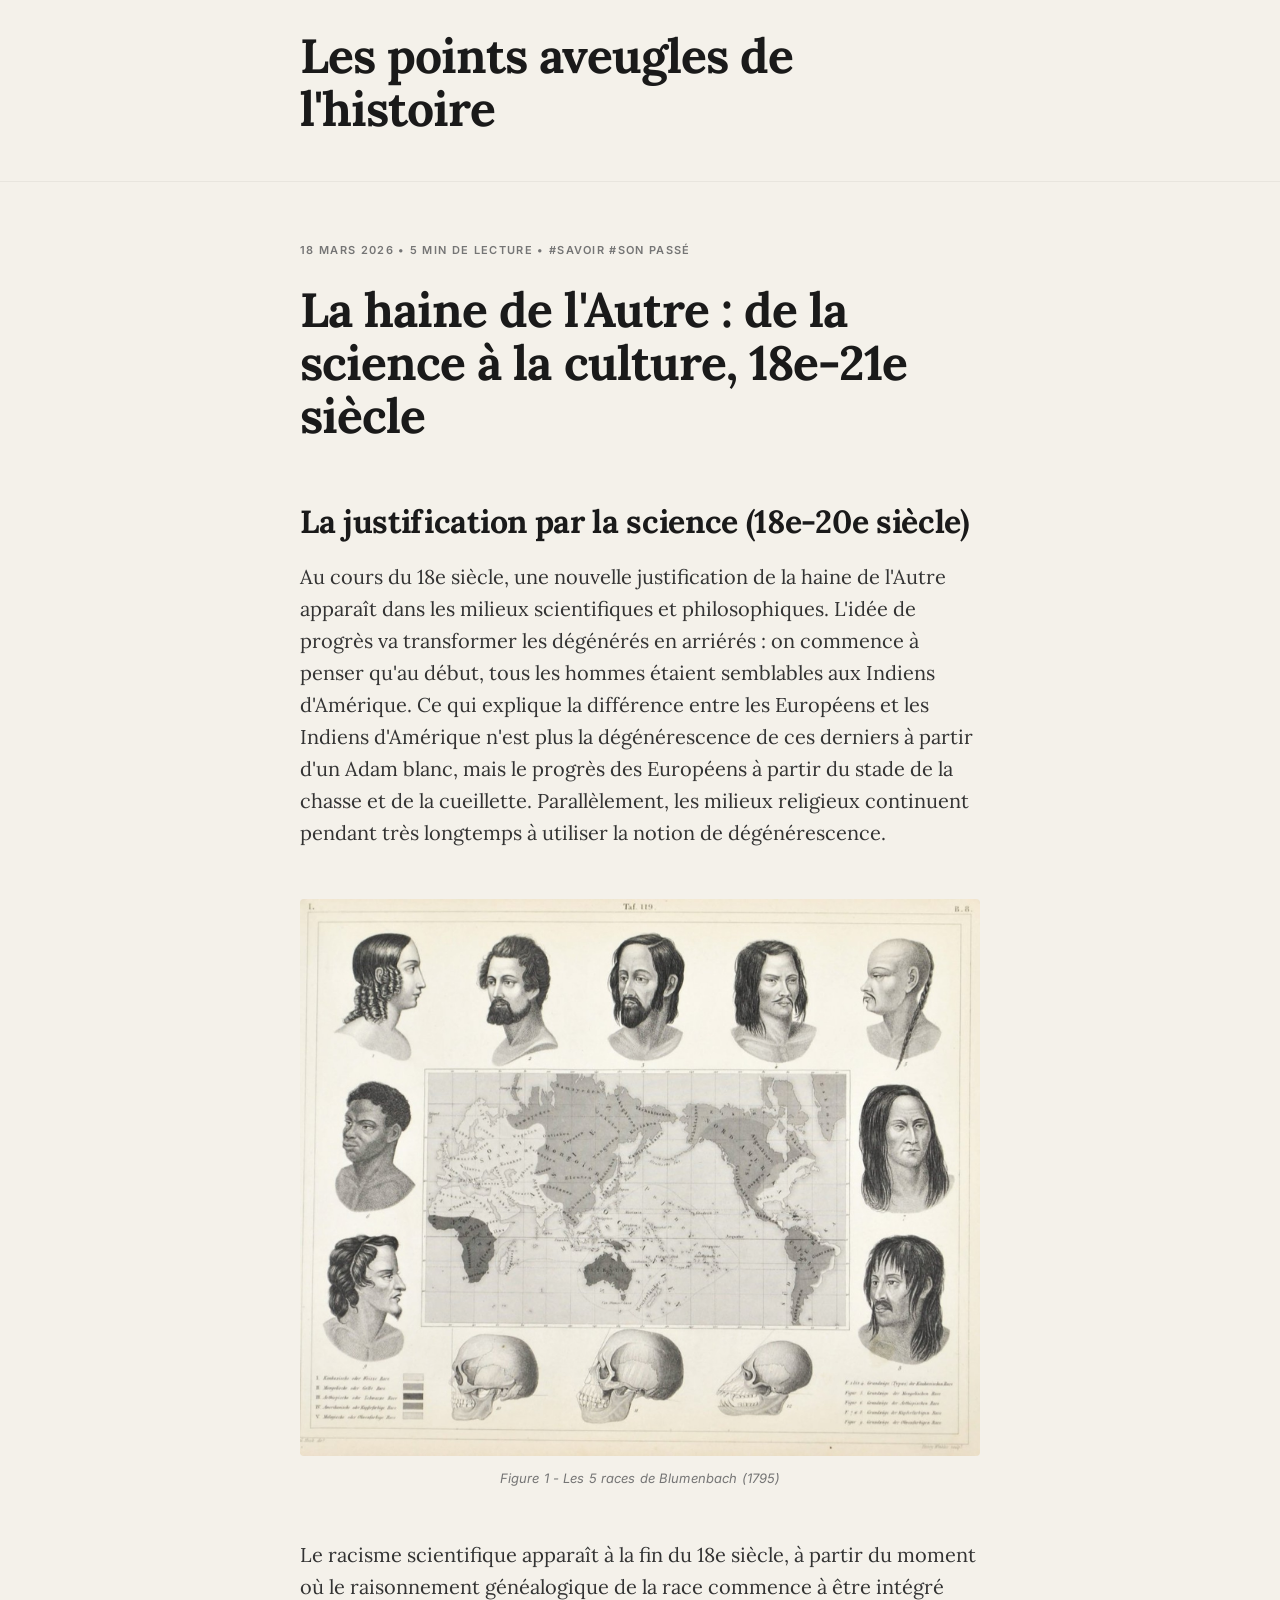
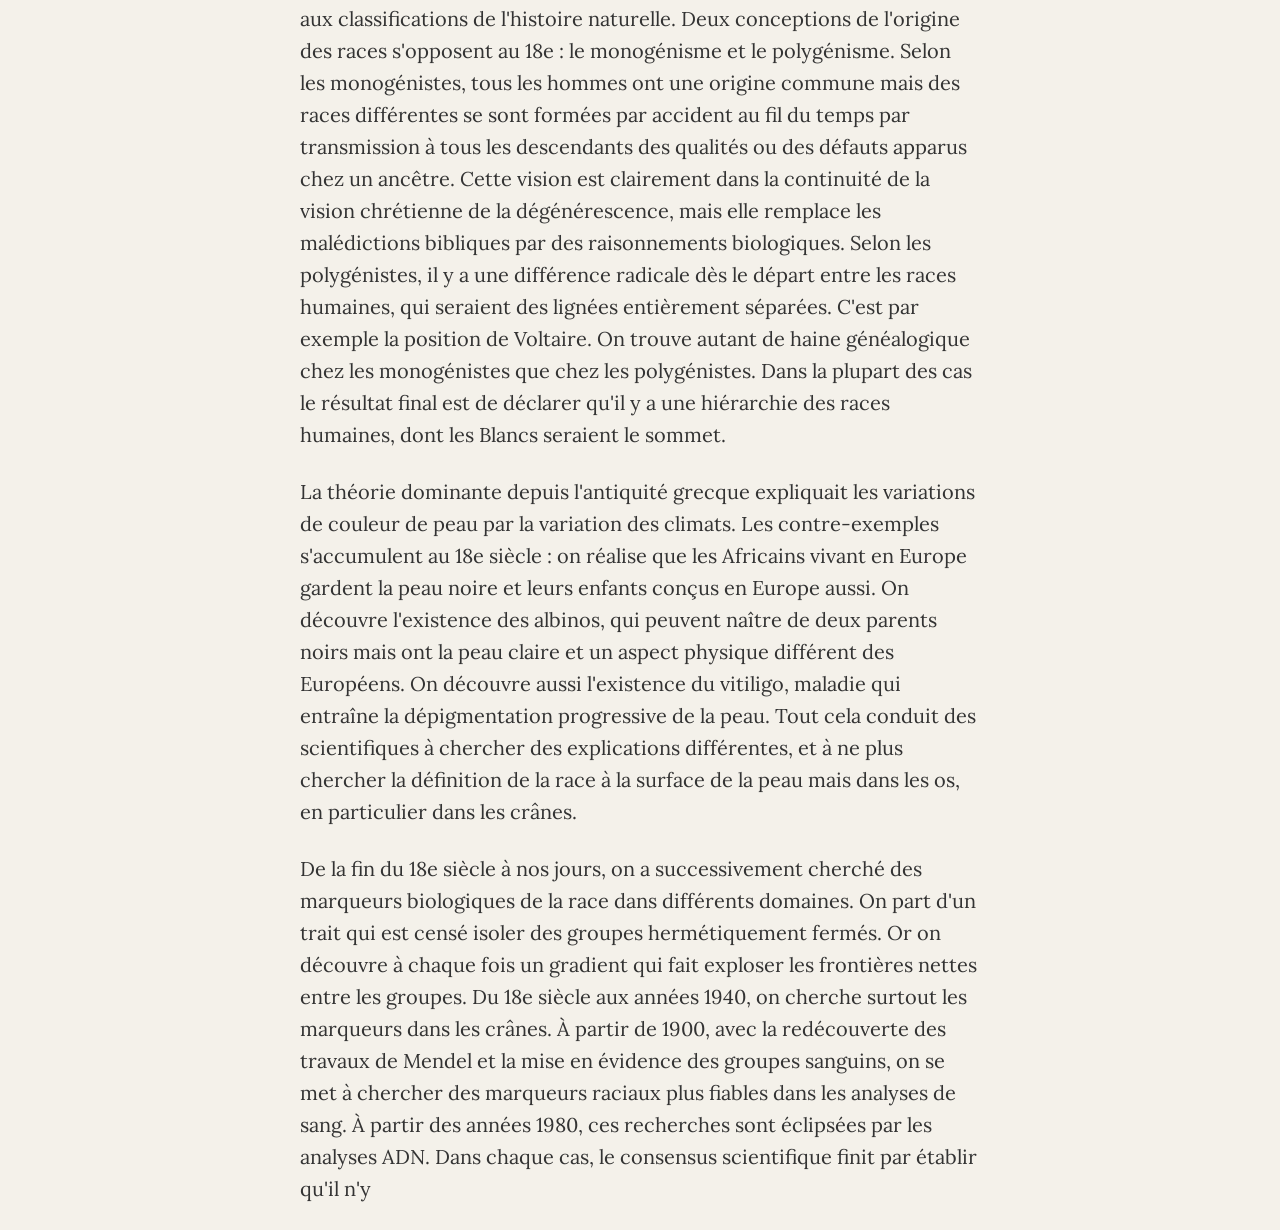
==== article-1.html @ 1b34d751 "Revise article title and expand content on race Updated the article title and added new content disc" ====
<!DOCTYPE html>
<html lang="fr">
<head>
    <meta charset="UTF-8">
    <meta name="viewport" content="width=device-width, initial-scale=1.0">
    <title>La haine de l'Autre : de la science à la culture | World Website</title>
    <link href="https://fonts.googleapis.com/css2?family=Lora:wght@400;700&family=Inter:wght@400;600&display=swap" rel="stylesheet">
    <link rel="stylesheet" href="style.css">
</head>
<body>
<header>
    <div class="container">
        <h1><a href="index.html" style="text-decoration: none; color: inherit;">Les points aveugles de l'histoire</a></h1>
    </div>
</header>
<main class="container">
    <article>
        <div class="meta">18 Mars 2026 • 5 min de lecture • #Savoir #Son passé</div>
        <h1>La haine de l'Autre : de la science à la culture, 18e-21e siècle</h1>

        <h2>La justification par la science (18e-20e siècle)</h2>

        <p>Au cours du 18e siècle, une nouvelle justification de la haine de l'Autre apparaît dans les milieux scientifiques et philosophiques. L'idée de progrès va transformer les dégénérés en arriérés : on commence à penser qu'au début, tous les hommes étaient semblables aux Indiens d'Amérique. Ce qui explique la différence entre les Européens et les Indiens d'Amérique n'est plus la dégénérescence de ces derniers à partir d'un Adam blanc, mais le progrès des Européens à partir du stade de la chasse et de la cueillette. Parallèlement, les milieux religieux continuent pendant très longtemps à utiliser la notion de dégénérescence.</p>

        <figure>
            <img src="Image59.jpg" alt="Planche illustrant les cinq races selon Blumenbach, 1795">
            <figcaption><em>Figure 1 - Les 5 races de Blumenbach (1795)</em></figcaption>
        </figure>

        <p>Le racisme scientifique apparaît à la fin du 18e siècle, à partir du moment où le raisonnement généalogique de la race commence à être intégré aux classifications de l'histoire naturelle. Deux conceptions de l'origine des races s'opposent au 18e : le monogénisme et le polygénisme. Selon les monogénistes, tous les hommes ont une origine commune mais des races différentes se sont formées par accident au fil du temps par transmission à tous les descendants des qualités ou des défauts apparus chez un ancêtre. Cette vision est clairement dans la continuité de la vision chrétienne de la dégénérescence, mais elle remplace les malédictions bibliques par des raisonnements biologiques. Selon les polygénistes, il y a une différence radicale dès le départ entre les races humaines, qui seraient des lignées entièrement séparées. C'est par exemple la position de Voltaire. On trouve autant de haine généalogique chez les monogénistes que chez les polygénistes. Dans la plupart des cas le résultat final est de déclarer qu'il y a une hiérarchie des races humaines, dont les Blancs seraient le sommet.</p>

        <p>La théorie dominante depuis l'antiquité grecque expliquait les variations de couleur de peau par la variation des climats. Les contre-exemples s'accumulent au 18e siècle : on réalise que les Africains vivant en Europe gardent la peau noire et leurs enfants conçus en Europe aussi. On découvre l'existence des albinos, qui peuvent naître de deux parents noirs mais ont la peau claire et un aspect physique différent des Européens. On découvre aussi l'existence du vitiligo, maladie qui entraîne la dépigmentation progressive de la peau. Tout cela conduit des scientifiques à chercher des explications différentes, et à ne plus chercher la définition de la race à la surface de la peau mais dans les os, en particulier dans les crânes.</p>

        <p>De la fin du 18e siècle à nos jours, on a successivement cherché des marqueurs biologiques de la race dans différents domaines. On part d'un trait qui est censé isoler des groupes hermétiquement fermés. Or on découvre à chaque fois un gradient qui fait exploser les frontières nettes entre les groupes. Du 18e siècle aux années 1940, on cherche surtout les marqueurs dans les crânes. À partir de 1900, avec la redécouverte des travaux de Mendel et la mise en évidence des groupes sanguins, on se met à chercher des marqueurs raciaux plus fiables dans les analyses de sang. À partir des années 1980, ces recherches sont éclipsées par les analyses ADN. Dans chaque cas, le consensus scientifique finit par établir qu'il n'y
---- style.css ----
/* 1. Variables globales */
:root { 
    --main-color: #1a1a1a; 
    --text-color: #292929; 
    --gray: #757575; 
    --bg-color: #f4f1ea; /* Ton beige pastel historique */
}
/* 2. Base de la page */
body { 
    font-family: 'Inter', sans-serif; 
    color: var(--text-color); 
    background-color: var(--bg-color); 
    margin: 0; 
    line-height: 1.6; 
    -webkit-font-smoothing: antialiased; /* Rend la police plus fine sur Mac/iOS */
}
.container { 
    max-width: 680px; 
    margin: 0 auto; 
    padding: 0 20px; 
}
/* 3. Header & Navigation */
header { 
    padding: 30px 0; 
    border-bottom: 1px solid rgba(0,0,0,0.05); 
    margin-bottom: 60px; 
}
.logo { 
    font-family: 'Inter', sans-serif;
    font-weight: 800; 
    text-transform: lowercase; 
    letter-spacing: -1px;
    text-decoration: none;
    color: var(--main-color);
    font-size: 22px;
}
/* 4. Typographie des articles */
h1 { 
    font-family: 'Lora', serif; 
    font-size: 48px; 
    letter-spacing: -0.02em; 
    line-height: 1.1;
    margin-top: 0;
    margin-bottom: 15px;
    color: var(--main-color);
}
.meta { 
    text-transform: uppercase; 
    letter-spacing: 0.12em; 
    font-size: 11px; 
    font-weight: 600;
    color: var(--gray);
    margin-bottom: 25px;
}
.post-content p {
    font-family: 'Lora', serif;
    font-size: 20px;
    margin-bottom: 25px;
    color: #333;
}
/* 5. Éléments interactifs & Newsletter */
.newsletter { 
    background: #ffffff; 
    padding: 60px; 
    border-radius: 4px; 
    margin: 80px 0; 
    border: 1px solid rgba(0,0,0,0.05);
    box-shadow: 0 20px 40px rgba(0,0,0,0.02);
    text-align: center;
}
input[type="email"] { 
    padding: 12px 15px; 
    width: 60%; 
    border: 1px solid #ddd; 
    border-radius: 4px; 
    margin-bottom: 10px;
    font-family: 'Inter', sans-serif;
}
button { 
    background: var(--main-color); 
    color: white;
    padding: 12px 28px; 
    border-radius: 25px; 
    font-weight: 600;
    border: none;
    cursor: pointer;
    transition: all 0.2s ease;
}
button:hover {
    background: #000;
    transform: scale(1.05); /* Petit effet de zoom au survol */
}
hr {
    border: 0;
    border-top: 1px solid rgba(0,0,0,0.1);
    margin: 60px 0;
}

/* 6. Figures et images d'article */
figure {
    margin: 50px 0;
    text-align: center;
}
figure img {
    max-width: 100%;
    height: auto;
    border-radius: 4px;
    display: block;
    margin: 0 auto;
}
figcaption {
    font-family: 'Inter', sans-serif;
    font-size: 13px;
    color: var(--gray);
    margin-top: 12px;
    font-style: italic;
    letter-spacing: 0.01em;
}

/* 7. Titres de section dans l'article */
h2 {
    font-family: 'Lora', serif;
    font-size: 32px;
    letter-spacing: -0.01em;
    line-height: 1.2;
    margin-top: 60px;
    margin-bottom: 20px;
    color: var(--main-color);
}
h3 {
    font-family: 'Lora', serif;
    font-size: 24px;
    line-height: 1.3;
    margin-top: 45px;
    margin-bottom: 18px;
    color: var(--main-color);
}

/* 8. Paragraphes de l'article (hors .post-content) */
article p {
    font-family: 'Lora', serif;
    font-size: 20px;
    margin-bottom: 25px;
    color: #333;
}
article .excerpt {
    font-family: 'Inter', sans-serif;
    font-size: 16px;
    color: var(--gray);
    margin-bottom: 25px;
}

/* 9. Responsive - Mobile */
@media (max-width: 600px) {
    h1 {
        font-size: 32px;
    }
    h2 {
        font-size: 24px;
        margin-top: 40px;
    }
    h3 {
        font-size: 20px;
        margin-top: 32px;
    }
    article p,
    .post-content p {
        font-size: 17px;
    }
    .container {
        padding: 0 16px;
    }
    .newsletter {
        padding: 30px 20px;
        margin: 50px 0;
    }
    input[type="email"] {
        width: 100%;
        box-sizing: border-box;
    }
    figure {
        margin: 35px 0;
    }
    figcaption {
        font-size: 12px;
        padding: 0 8px;
    }
    .figure-row {
        flex-direction: column;
    }
}

/* 10. Figures côte à côte */
.figure-row {
    display: flex;
    gap: 20px;
    margin: 50px 0;
    flex-wrap: wrap;
}
.figure-row figure {
    flex: 1;
    min-width: 200px;
    margin: 0;
}
.figure-row img {
    max-height: 280px;
    width: auto;
    margin: 0 auto;
}
/* 11. Aperçu d'article (page d'accueil) */
.post-preview {
    margin-bottom: 50px;
    padding-bottom: 40px;
    border-bottom: 1px solid rgba(0,0,0,0.05);
}
.post-link {
    text-decoration: none;
    color: inherit;
}
.post-title {
    font-family: 'Lora', serif;
    font-size: 32px;
    line-height: 1.25;
    margin-bottom: 12px;
    color: var(--main-color);
    transition: color 0.2s ease;
}
.post-link:hover .post-title {
    color: var(--gray);
}
.post-preview .excerpt {
    font-family: 'Lora', serif;
    font-size: 18px;
    color: #555;
    margin-bottom: 16px;
}
.read-more {
    font-family: 'Inter', sans-serif;
    font-size: 14px;
    font-weight: 600;
    color: var(--main-color);
    text-decoration: none;
    border-bottom: 1px solid var(--main-color);
    padding-bottom: 2px;
}
.read-more:hover {
    color: var(--gray);
    border-color: var(--gray);
}
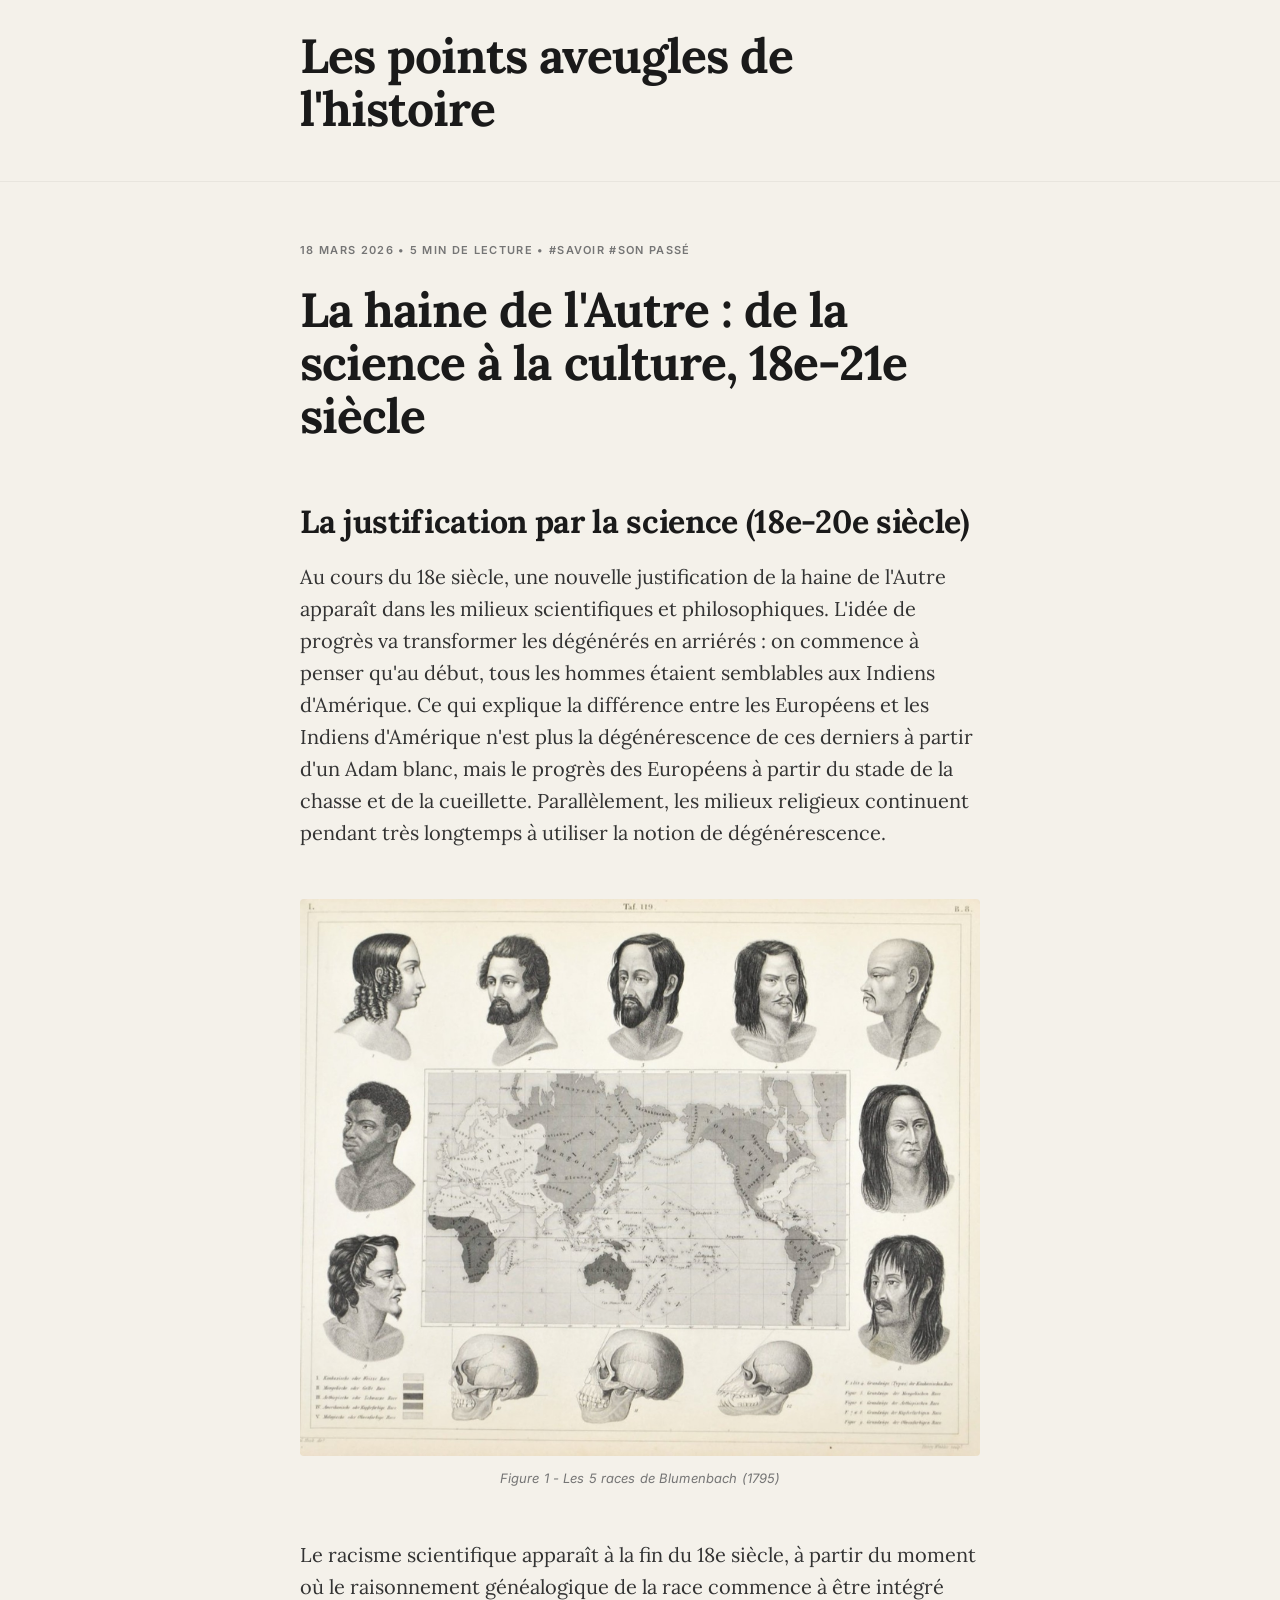
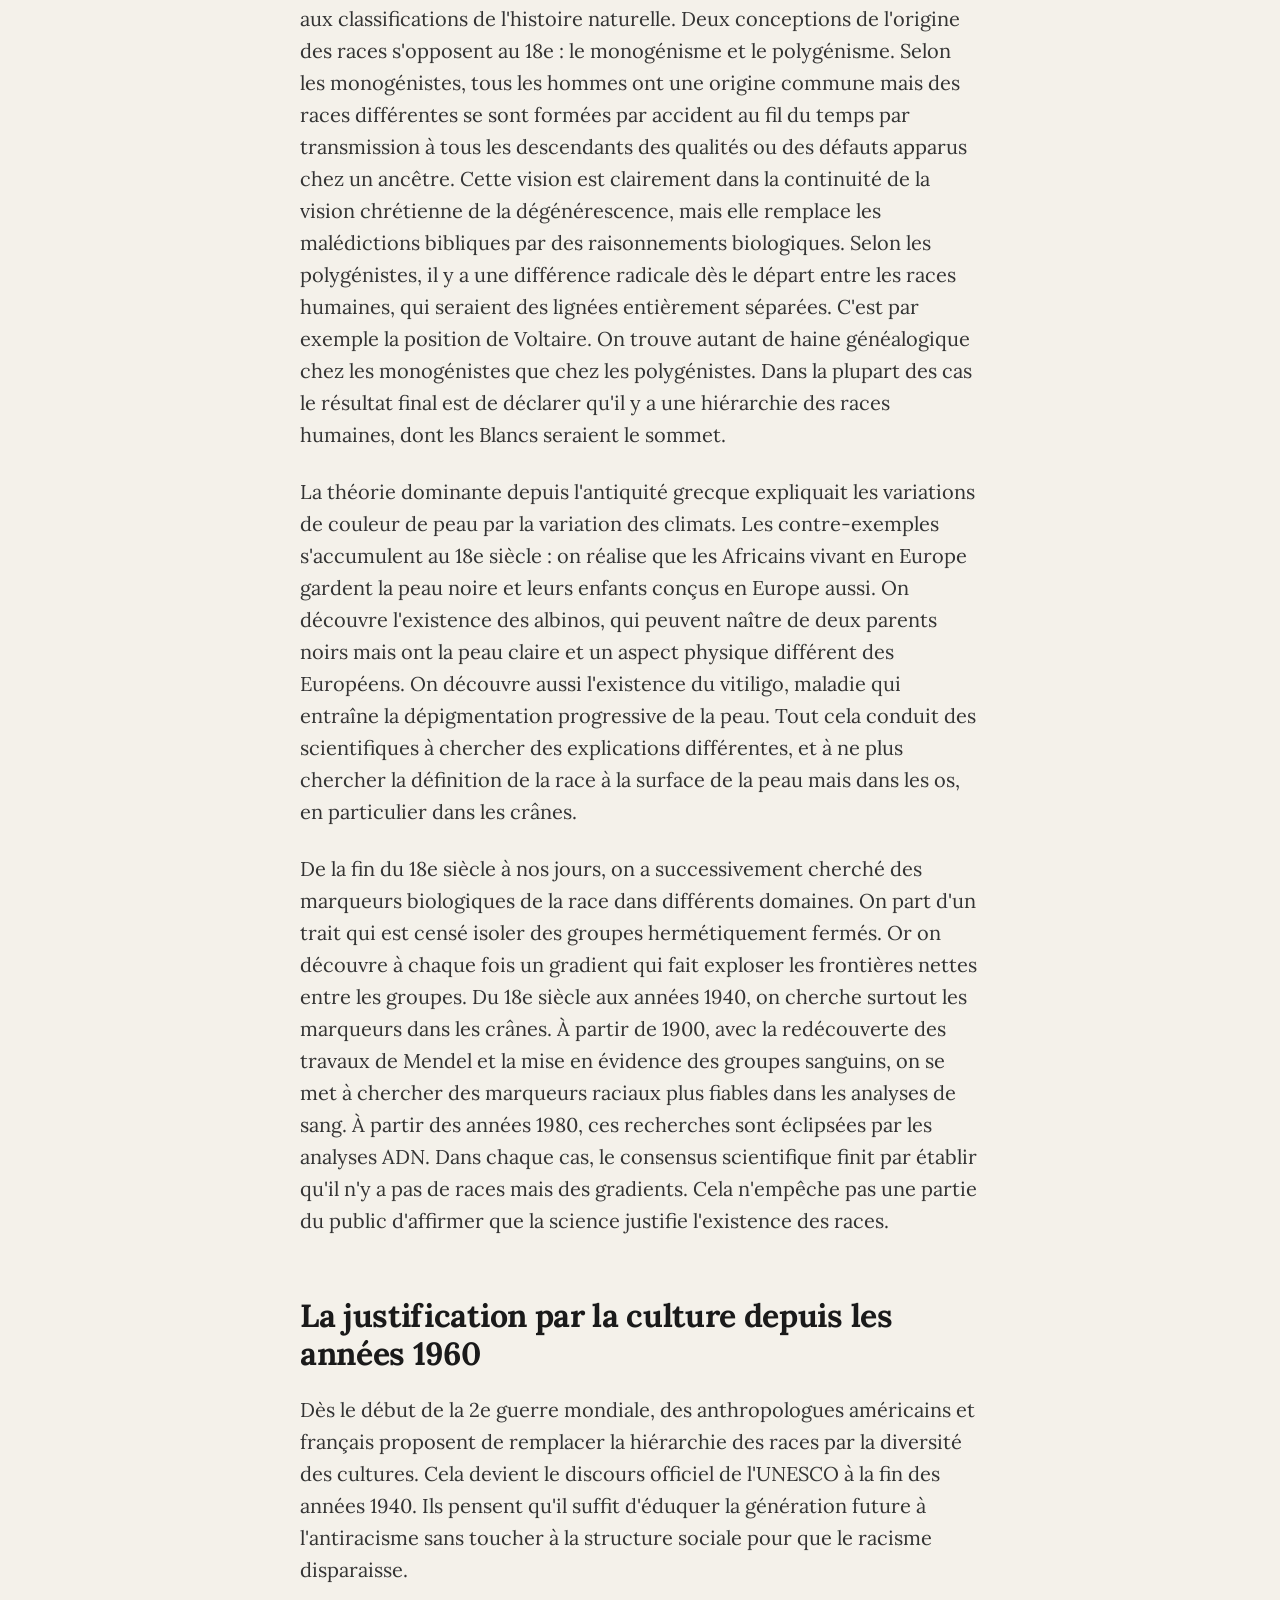
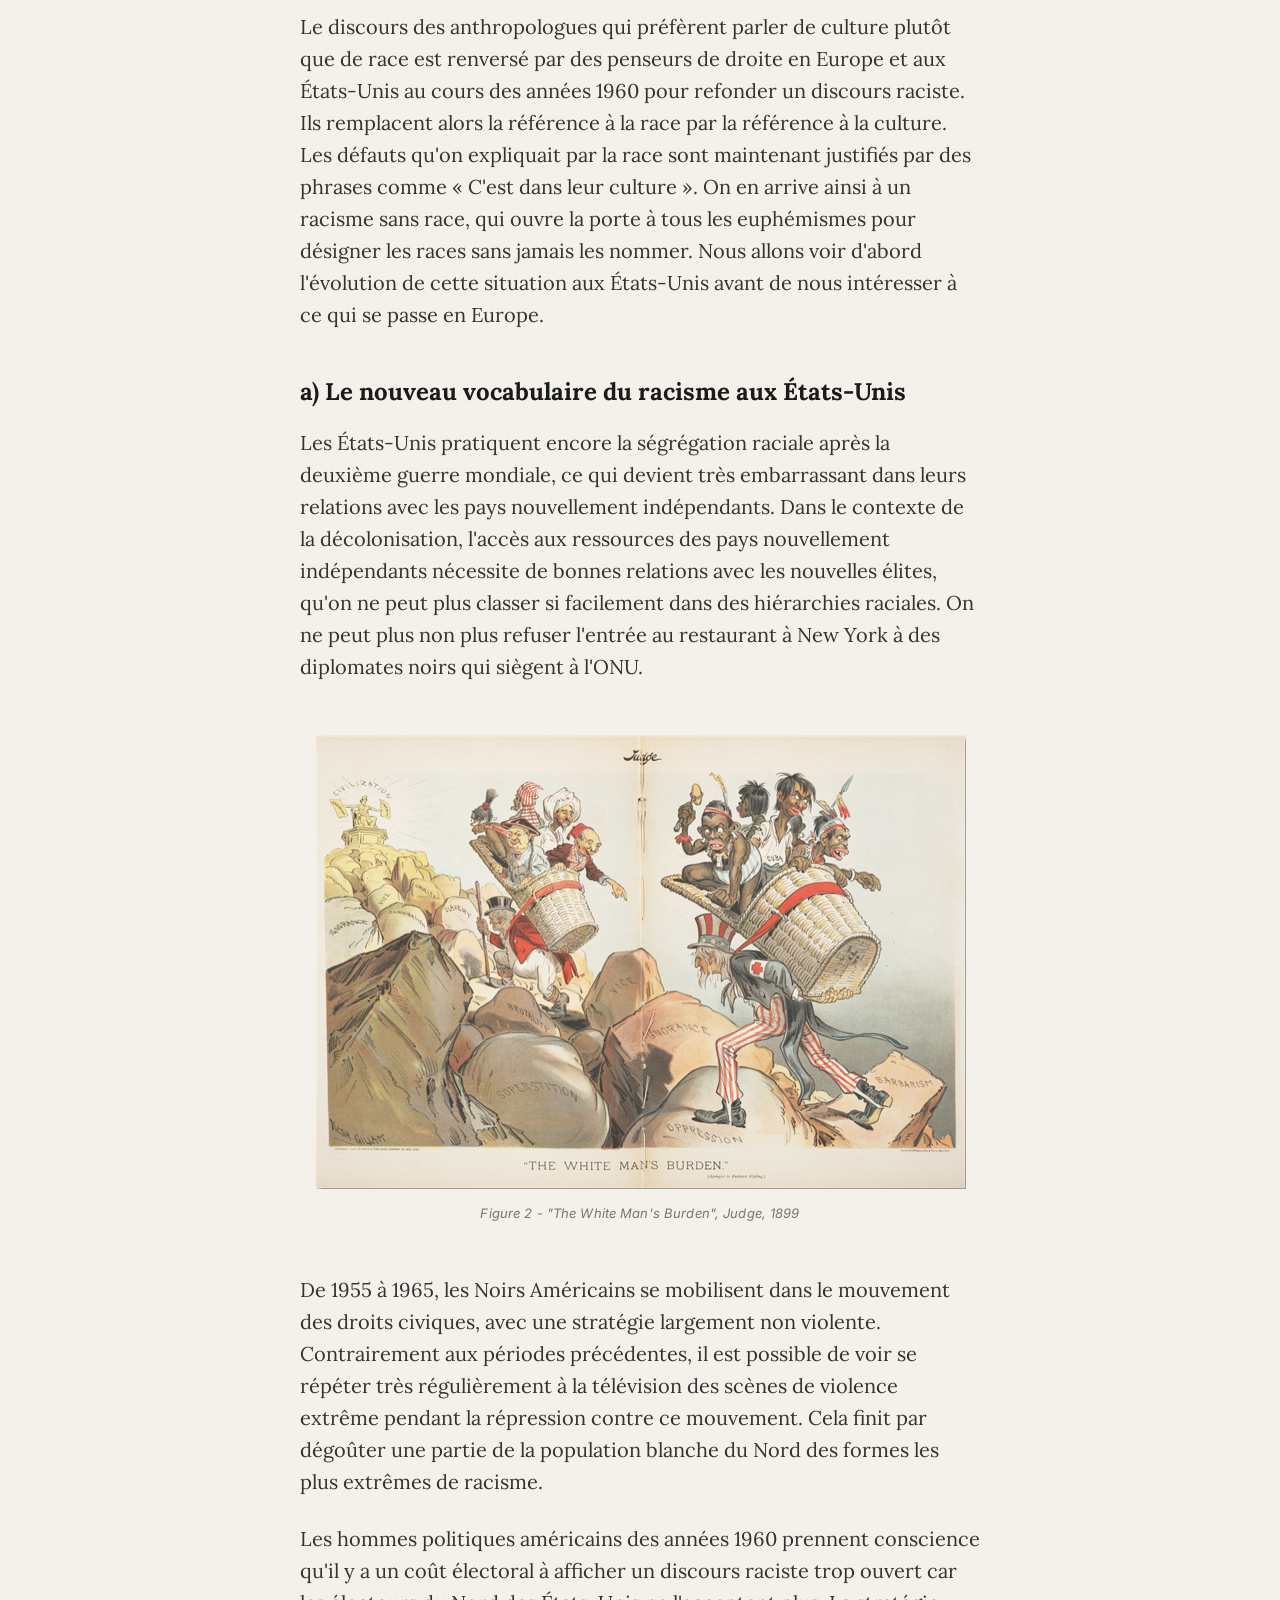
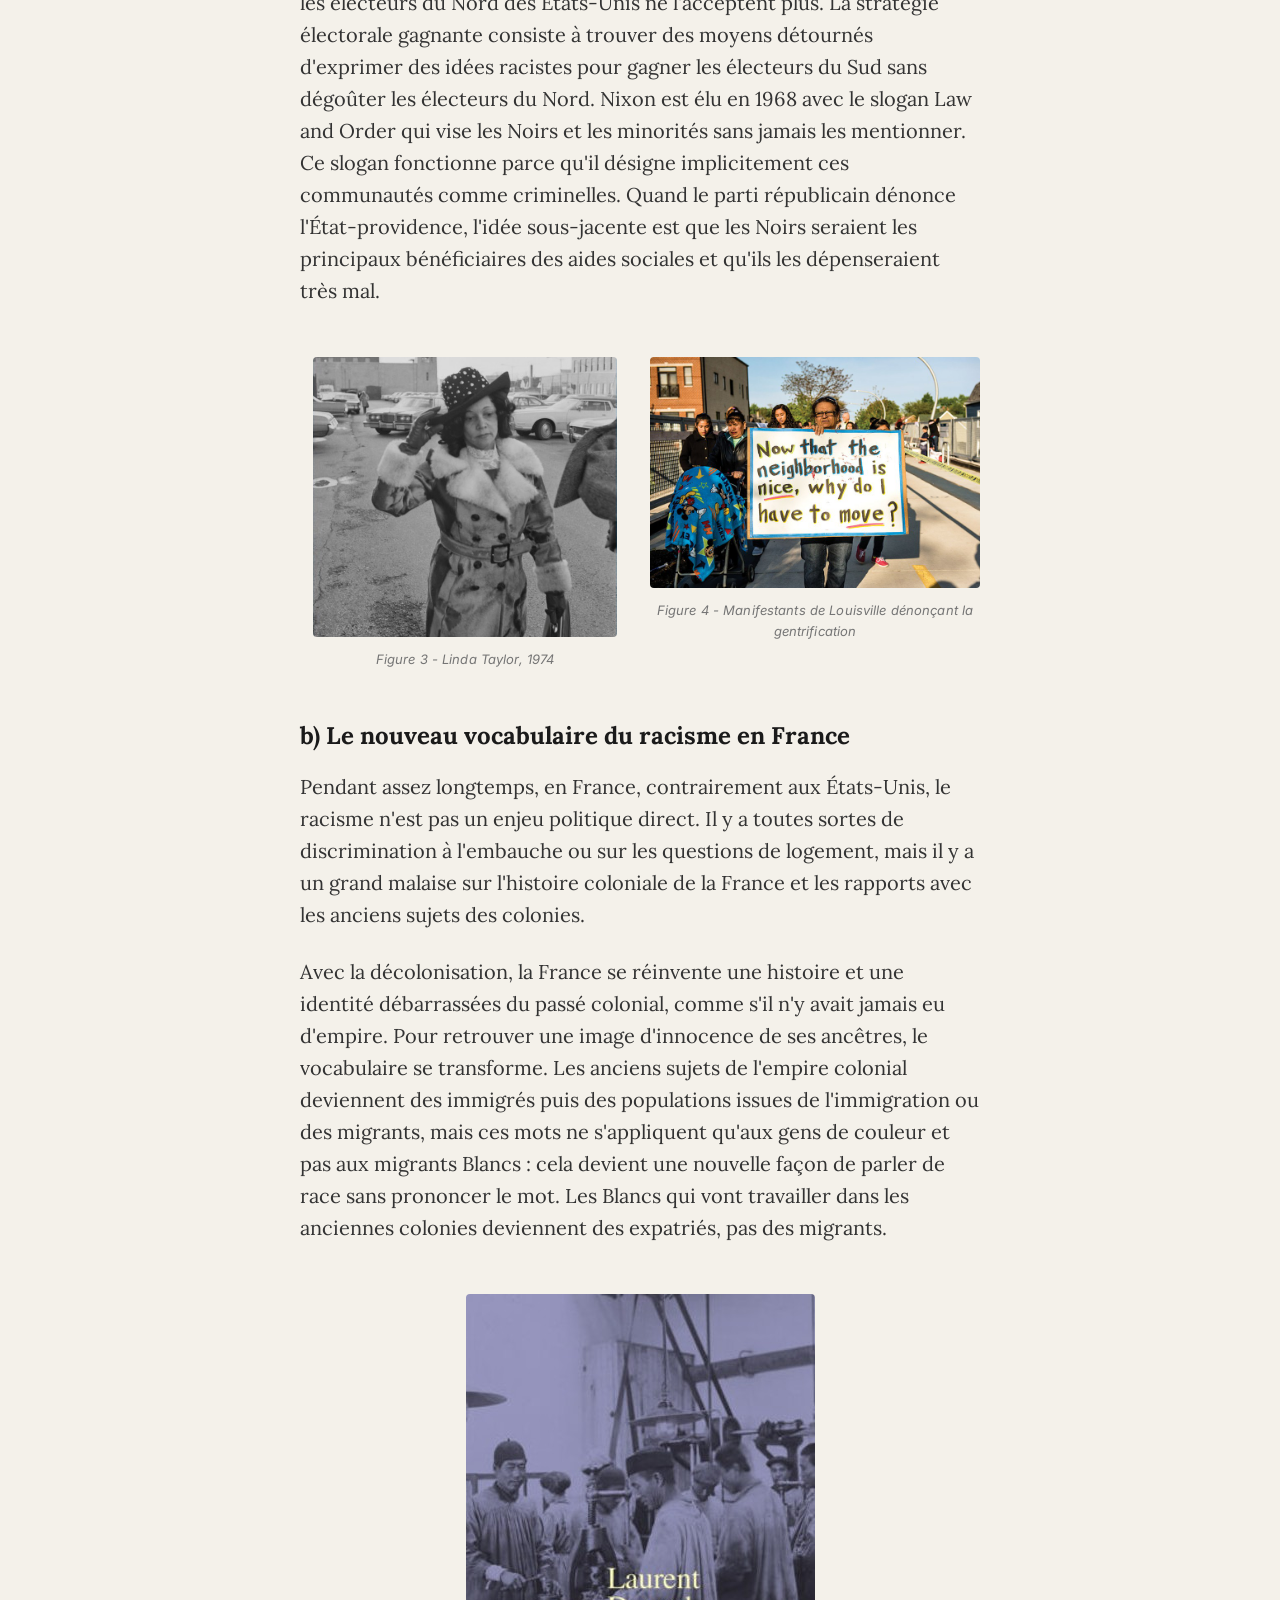
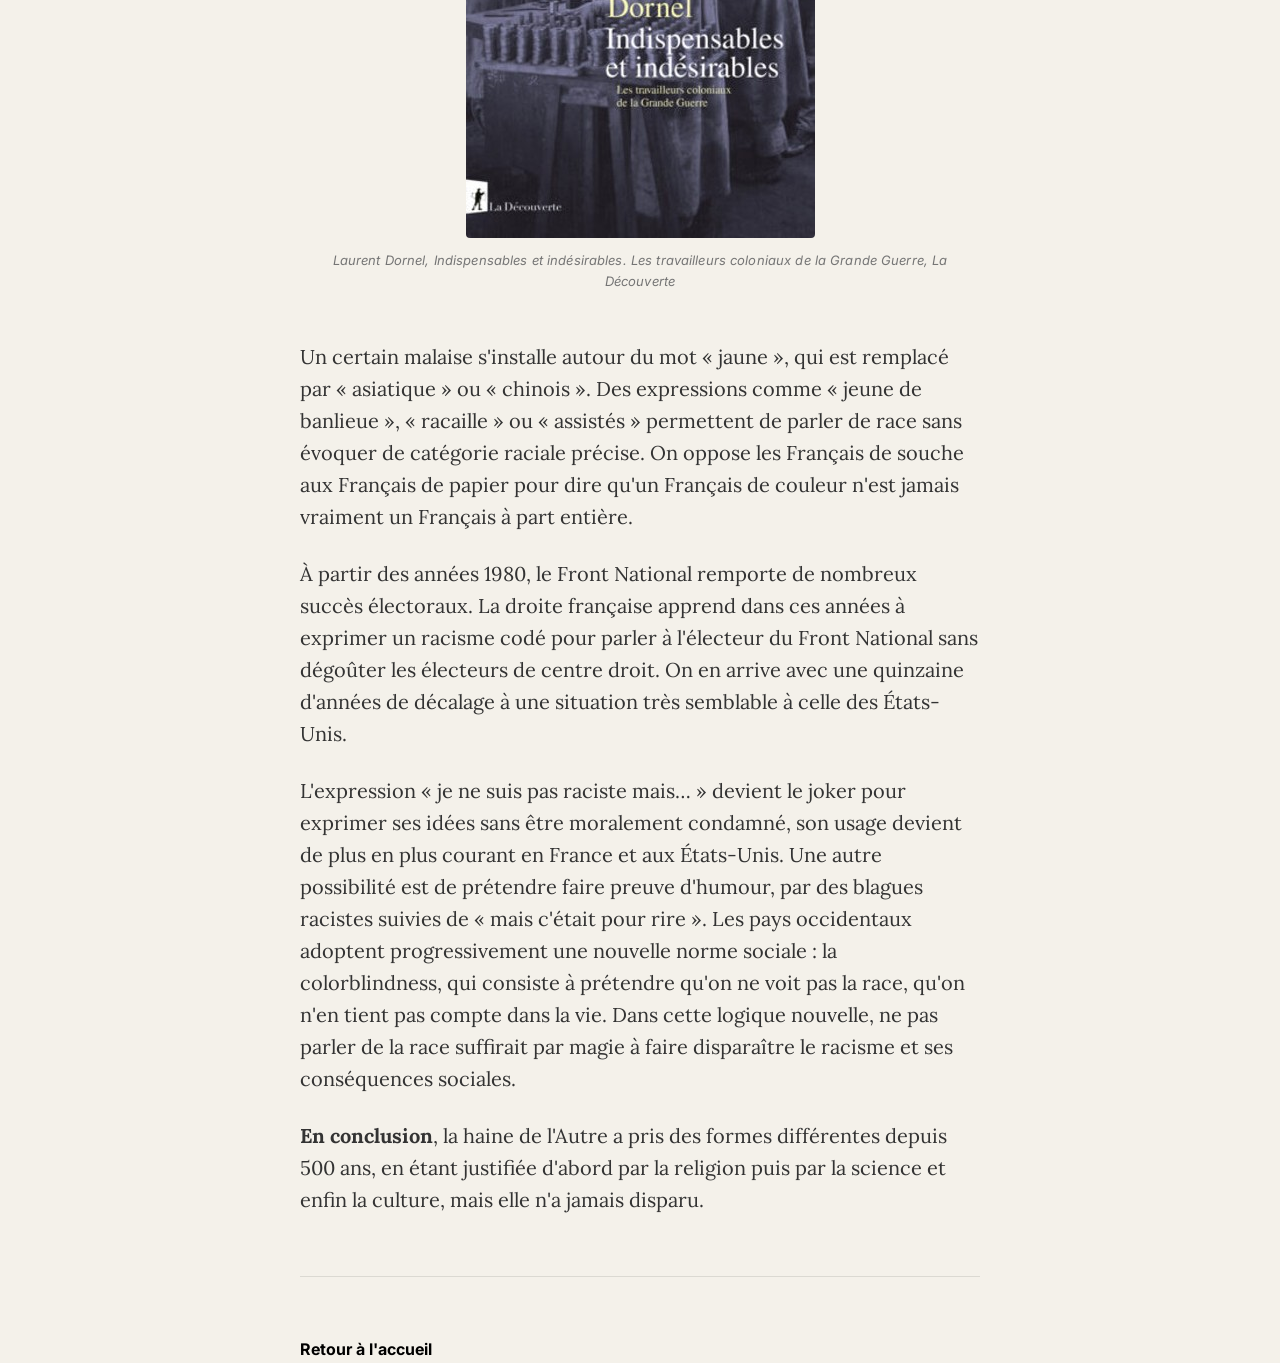
==== commit 76311ef3: "Update content on race and culture in article-1.html" ====
--- a/article-1.html
+++ b/article-1.html
@@ -31,4 +31,60 @@
 
         <p>La théorie dominante depuis l'antiquité grecque expliquait les variations de couleur de peau par la variation des climats. Les contre-exemples s'accumulent au 18e siècle : on réalise que les Africains vivant en Europe gardent la peau noire et leurs enfants conçus en Europe aussi. On découvre l'existence des albinos, qui peuvent naître de deux parents noirs mais ont la peau claire et un aspect physique différent des Européens. On découvre aussi l'existence du vitiligo, maladie qui entraîne la dépigmentation progressive de la peau. Tout cela conduit des scientifiques à chercher des explications différentes, et à ne plus chercher la définition de la race à la surface de la peau mais dans les os, en particulier dans les crânes.</p>
 
-        <p>De la fin du 18e siècle à nos jours, on a successivement cherché des marqueurs biologiques de la race dans différents domaines. On part d'un trait qui est censé isoler des groupes hermétiquement fermés. Or on découvre à chaque fois un gradient qui fait exploser les frontières nettes entre les groupes. Du 18e siècle aux années 1940, on cherche surtout les marqueurs dans les crânes. À partir de 1900, avec la redécouverte des travaux de Mendel et la mise en évidence des groupes sanguins, on se met à chercher des marqueurs raciaux plus fiables dans les analyses de sang. À partir des années 1980, ces recherches sont éclipsées par les analyses ADN. Dans chaque cas, le consensus scientifique finit par établir qu'il n'y
+        <p>De la fin du 18e siècle à nos jours, on a successivement cherché des marqueurs biologiques de la race dans différents domaines. On part d'un trait qui est censé isoler des groupes hermétiquement fermés. Or on découvre à chaque fois un gradient qui fait exploser les frontières nettes entre les groupes. Du 18e siècle aux années 1940, on cherche surtout les marqueurs dans les crânes. À partir de 1900, avec la redécouverte des travaux de Mendel et la mise en évidence des groupes sanguins, on se met à chercher des marqueurs raciaux plus fiables dans les analyses de sang. À partir des années 1980, ces recherches sont éclipsées par les analyses ADN. Dans chaque cas, le consensus scientifique finit par établir qu'il n'y a pas de races mais des gradients. Cela n'empêche pas une partie du public d'affirmer que la science justifie l'existence des races.</p>
+
+        <h2>La justification par la culture depuis les années 1960</h2>
+
+        <p>Dès le début de la 2e guerre mondiale, des anthropologues américains et français proposent de remplacer la hiérarchie des races par la diversité des cultures. Cela devient le discours officiel de l'UNESCO à la fin des années 1940. Ils pensent qu'il suffit d'éduquer la génération future à l'antiracisme sans toucher à la structure sociale pour que le racisme disparaisse.</p>
+
+        <p>Le discours des anthropologues qui préfèrent parler de culture plutôt que de race est renversé par des penseurs de droite en Europe et aux États-Unis au cours des années 1960 pour refonder un discours raciste. Ils remplacent alors la référence à la race par la référence à la culture. Les défauts qu'on expliquait par la race sont maintenant justifiés par des phrases comme « C'est dans leur culture ». On en arrive ainsi à un racisme sans race, qui ouvre la porte à tous les euphémismes pour désigner les races sans jamais les nommer. Nous allons voir d'abord l'évolution de cette situation aux États-Unis avant de nous intéresser à ce qui se passe en Europe.</p>
+
+        <h3>a) Le nouveau vocabulaire du racisme aux États-Unis</h3>
+
+        <p>Les États-Unis pratiquent encore la ségrégation raciale après la deuxième guerre mondiale, ce qui devient très embarrassant dans leurs relations avec les pays nouvellement indépendants. Dans le contexte de la décolonisation, l'accès aux ressources des pays nouvellement indépendants nécessite de bonnes relations avec les nouvelles élites, qu'on ne peut plus classer si facilement dans des hiérarchies raciales. On ne peut plus non plus refuser l'entrée au restaurant à New York à des diplomates noirs qui siègent à l'ONU.</p>
+
+        <figure>
+            <img src="Image54.png" alt="Caricature « The White Man's Burden », magazine Judge, 1899">
+            <figcaption><em>Figure 2 - "The White Man's Burden", Judge, 1899</em></figcaption>
+        </figure>
+
+        <p>De 1955 à 1965, les Noirs Américains se mobilisent dans le mouvement des droits civiques, avec une stratégie largement non violente. Contrairement aux périodes précédentes, il est possible de voir se répéter très régulièrement à la télévision des scènes de violence extrême pendant la répression contre ce mouvement. Cela finit par dégoûter une partie de la population blanche du Nord des formes les plus extrêmes de racisme.</p>
+
+        <p>Les hommes politiques américains des années 1960 prennent conscience qu'il y a un coût électoral à afficher un discours raciste trop ouvert car les électeurs du Nord des États-Unis ne l'acceptent plus. La stratégie électorale gagnante consiste à trouver des moyens détournés d'exprimer des idées racistes pour gagner les électeurs du Sud sans dégoûter les électeurs du Nord. Nixon est élu en 1968 avec le slogan Law and Order qui vise les Noirs et les minorités sans jamais les mentionner. Ce slogan fonctionne parce qu'il désigne implicitement ces communautés comme criminelles. Quand le parti républicain dénonce l'État-providence, l'idée sous-jacente est que les Noirs seraient les principaux bénéficiaires des aides sociales et qu'ils les dépenseraient très mal.</p>
+
+        <div class="figure-row">
+            <figure>
+                <img src="Image42.jpg" alt="Photographie de Linda Taylor, 1974">
+                <figcaption><em>Figure 3 - Linda Taylor, 1974</em></figcaption>
+            </figure>
+            <figure>
+                <img src="Image30.jpg" alt="Manifestants de Louisville dénonçant la gentrification, pancarte « Now that the neighborhood is nice, why do I have to move? »">
+                <figcaption><em>Figure 4 - Manifestants de Louisville dénonçant la gentrification</em></figcaption>
+            </figure>
+        </div>
+
+        <h3>b) Le nouveau vocabulaire du racisme en France</h3>
+
+        <p>Pendant assez longtemps, en France, contrairement aux États-Unis, le racisme n'est pas un enjeu politique direct. Il y a toutes sortes de discrimination à l'embauche ou sur les questions de logement, mais il y a un grand malaise sur l'histoire coloniale de la France et les rapports avec les anciens sujets des colonies.</p>
+
+        <p>Avec la décolonisation, la France se réinvente une histoire et une identité débarrassées du passé colonial, comme s'il n'y avait jamais eu d'empire. Pour retrouver une image d'innocence de ses ancêtres, le vocabulaire se transforme. Les anciens sujets de l'empire colonial deviennent des immigrés puis des populations issues de l'immigration ou des migrants, mais ces mots ne s'appliquent qu'aux gens de couleur et pas aux migrants Blancs : cela devient une nouvelle façon de parler de race sans prononcer le mot. Les Blancs qui vont travailler dans les anciennes colonies deviennent des expatriés, pas des migrants.</p>
+
+        <figure>
+            <img src="Image53.jpg" alt="Couverture du livre « Indispensables et indésirables » de Laurent Dornel, sur les travailleurs coloniaux de la Grande Guerre">
+            <figcaption><em>Laurent Dornel, <em>Indispensables et indésirables. Les travailleurs coloniaux de la Grande Guerre</em>, La Découverte</em></figcaption>
+        </figure>
+
+        <p>Un certain malaise s'installe autour du mot « jaune », qui est remplacé par « asiatique » ou « chinois ». Des expressions comme « jeune de banlieue », « racaille » ou « assistés » permettent de parler de race sans évoquer de catégorie raciale précise. On oppose les Français de souche aux Français de papier pour dire qu'un Français de couleur n'est jamais vraiment un Français à part entière.</p>
+
+        <p>À partir des années 1980, le Front National remporte de nombreux succès électoraux. La droite française apprend dans ces années à exprimer un racisme codé pour parler à l'électeur du Front National sans dégoûter les électeurs de centre droit. On en arrive avec une quinzaine d'années de décalage à une situation très semblable à celle des États-Unis.</p>
+
+        <p>L'expression « je ne suis pas raciste mais… » devient le joker pour exprimer ses idées sans être moralement condamné, son usage devient de plus en plus courant en France et aux États-Unis. Une autre possibilité est de prétendre faire preuve d'humour, par des blagues racistes suivies de « mais c'était pour rire ». Les pays occidentaux adoptent progressivement une nouvelle norme sociale : la colorblindness, qui consiste à prétendre qu'on ne voit pas la race, qu'on n'en tient pas compte dans la vie. Dans cette logique nouvelle, ne pas parler de la race suffirait par magie à faire disparaître le racisme et ses conséquences sociales.</p>
+
+        <p><strong>En conclusion</strong>, la haine de l'Autre a pris des formes différentes depuis 500 ans, en étant justifiée d'abord par la religion puis par la science et enfin la culture, mais elle n'a jamais disparu.</p>
+
+    </article>
+    <hr>
+    <a href="index.html" style="text-decoration: none; color: black; font-weight: bold;">Retour à l'accueil</a>
+</main>
+</body>
+</html>
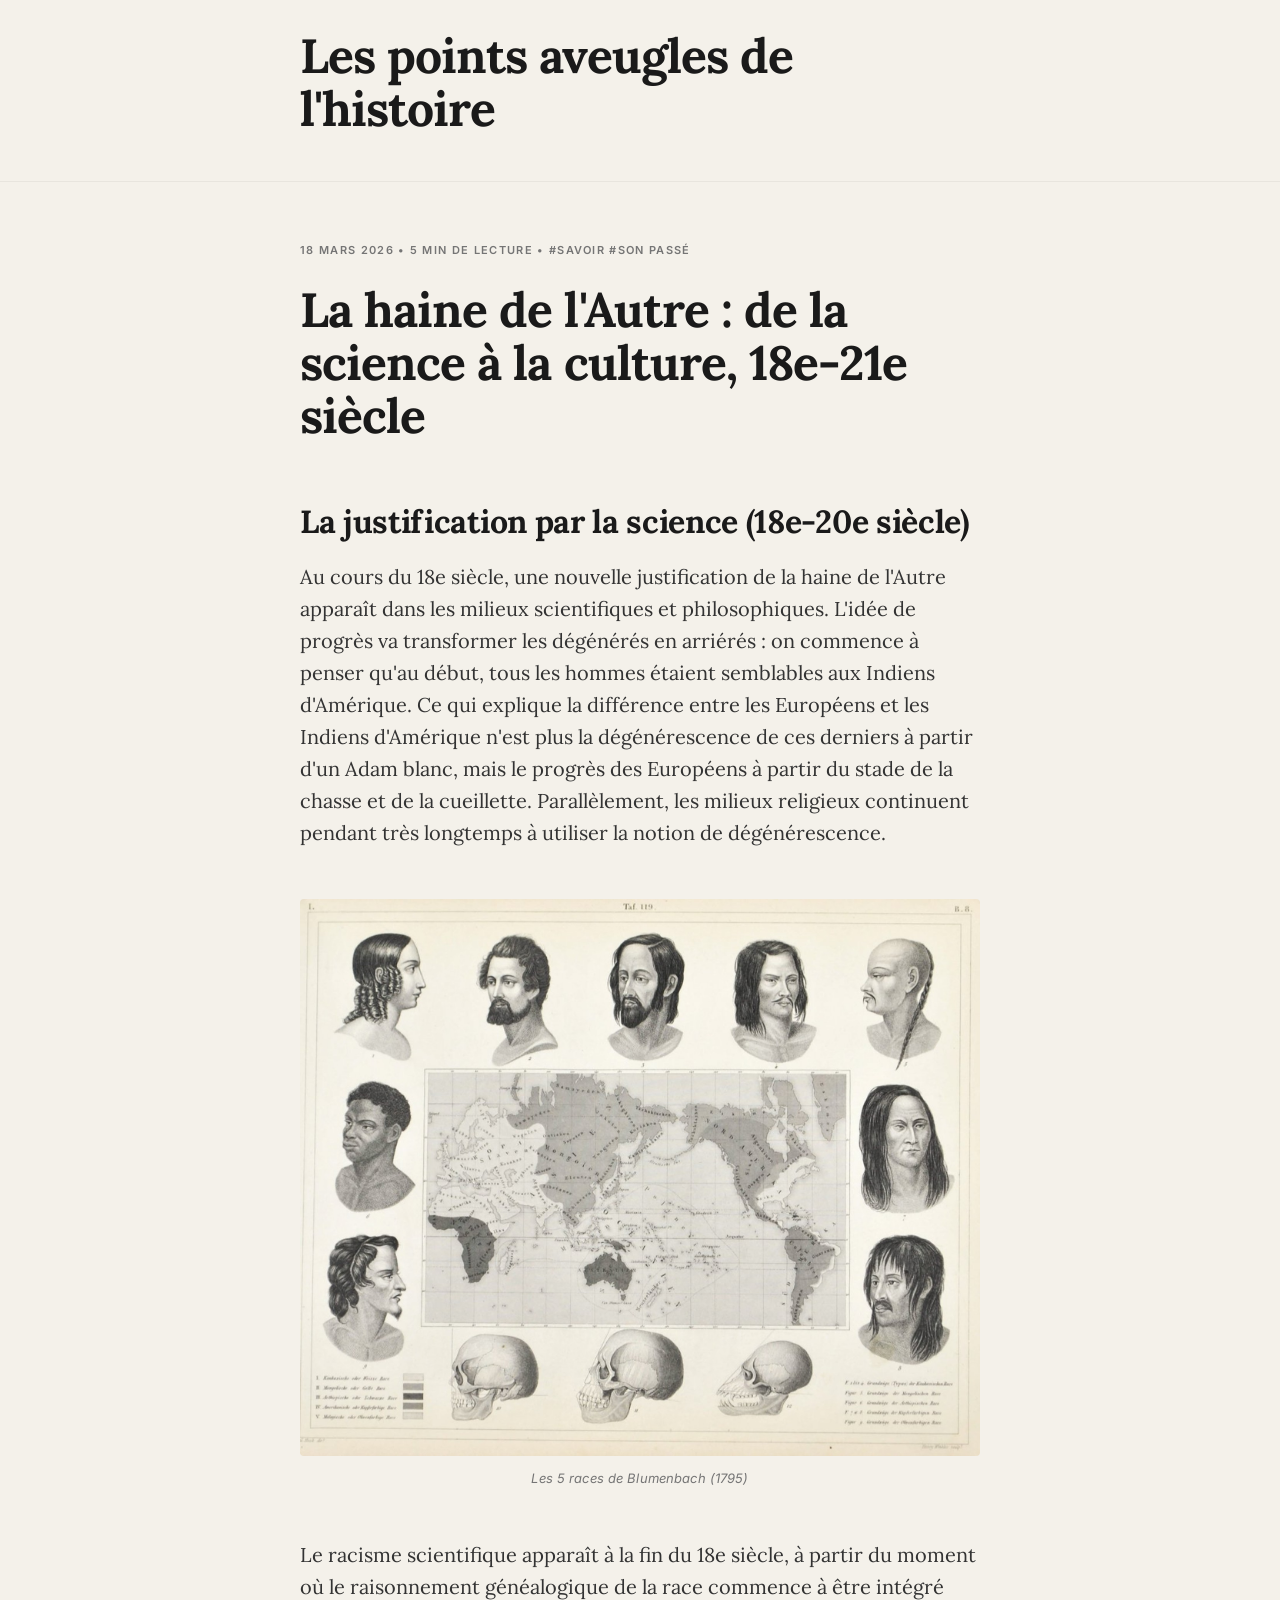
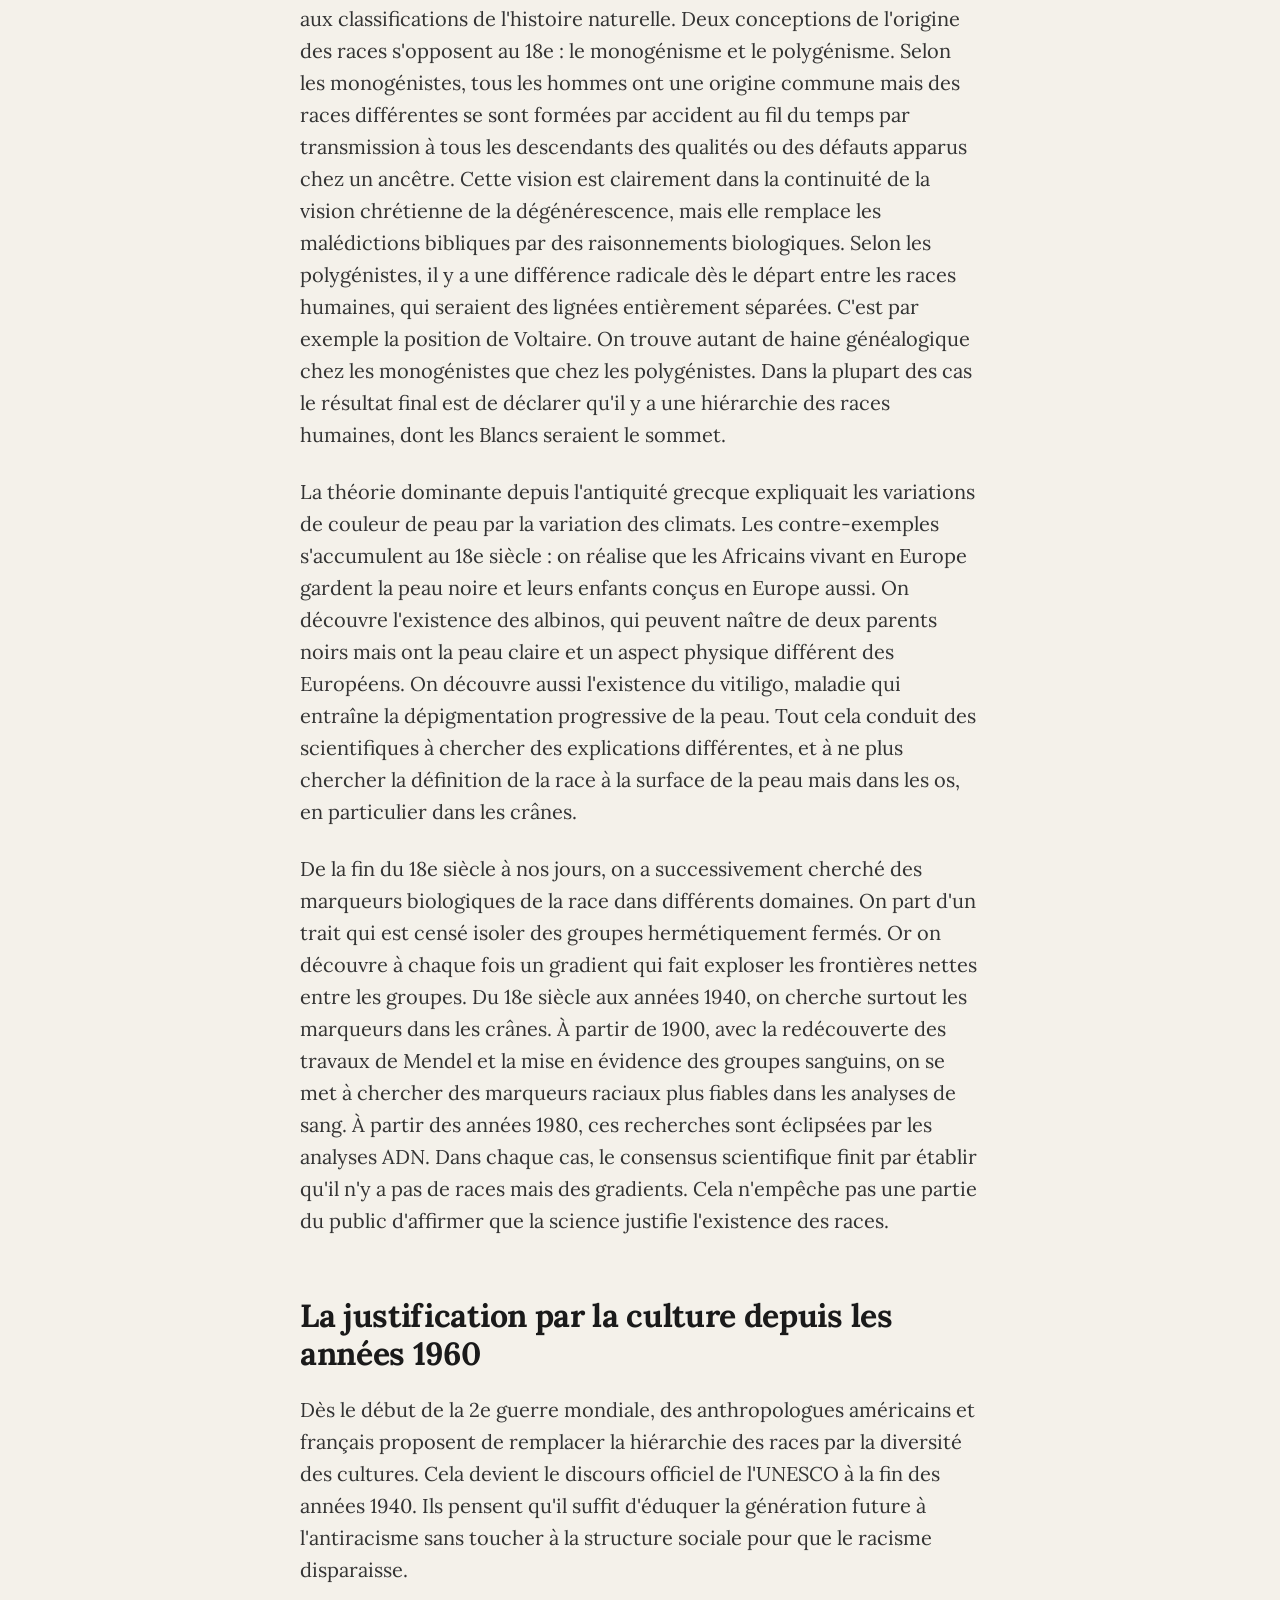
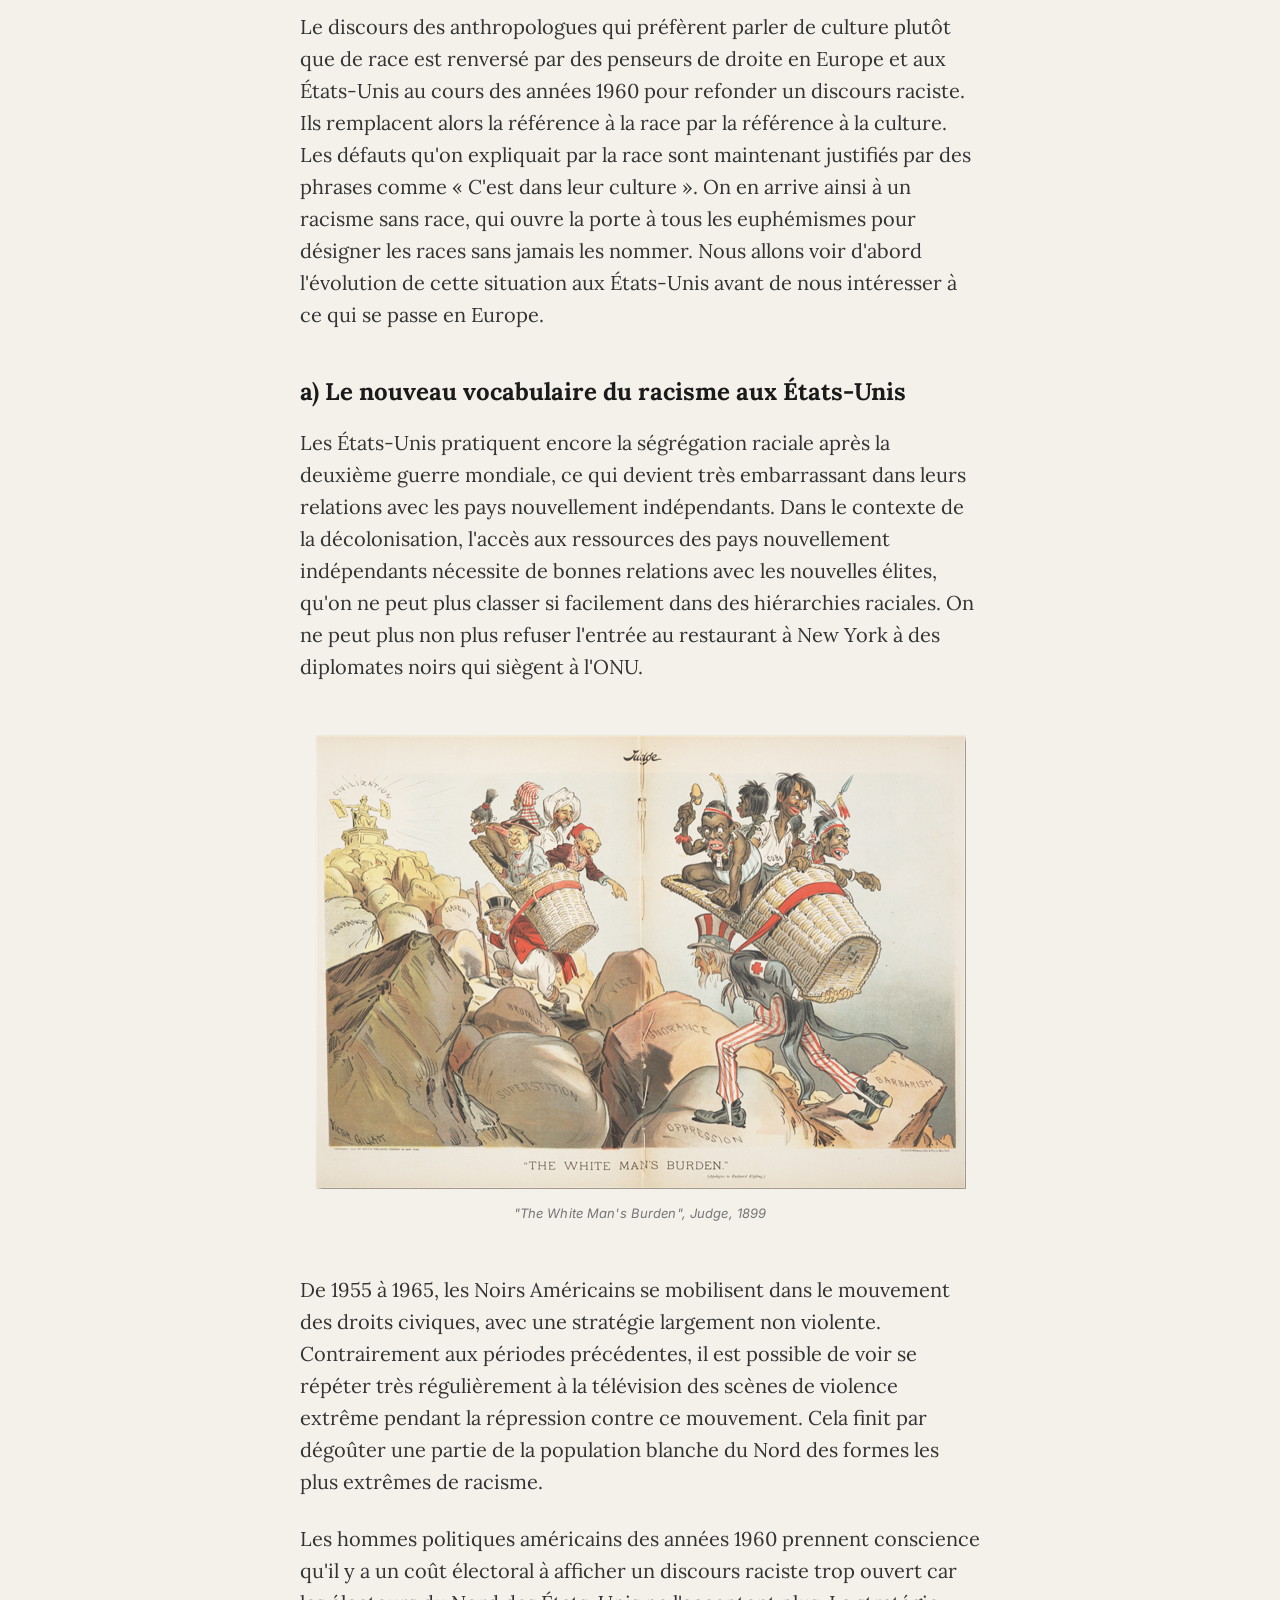
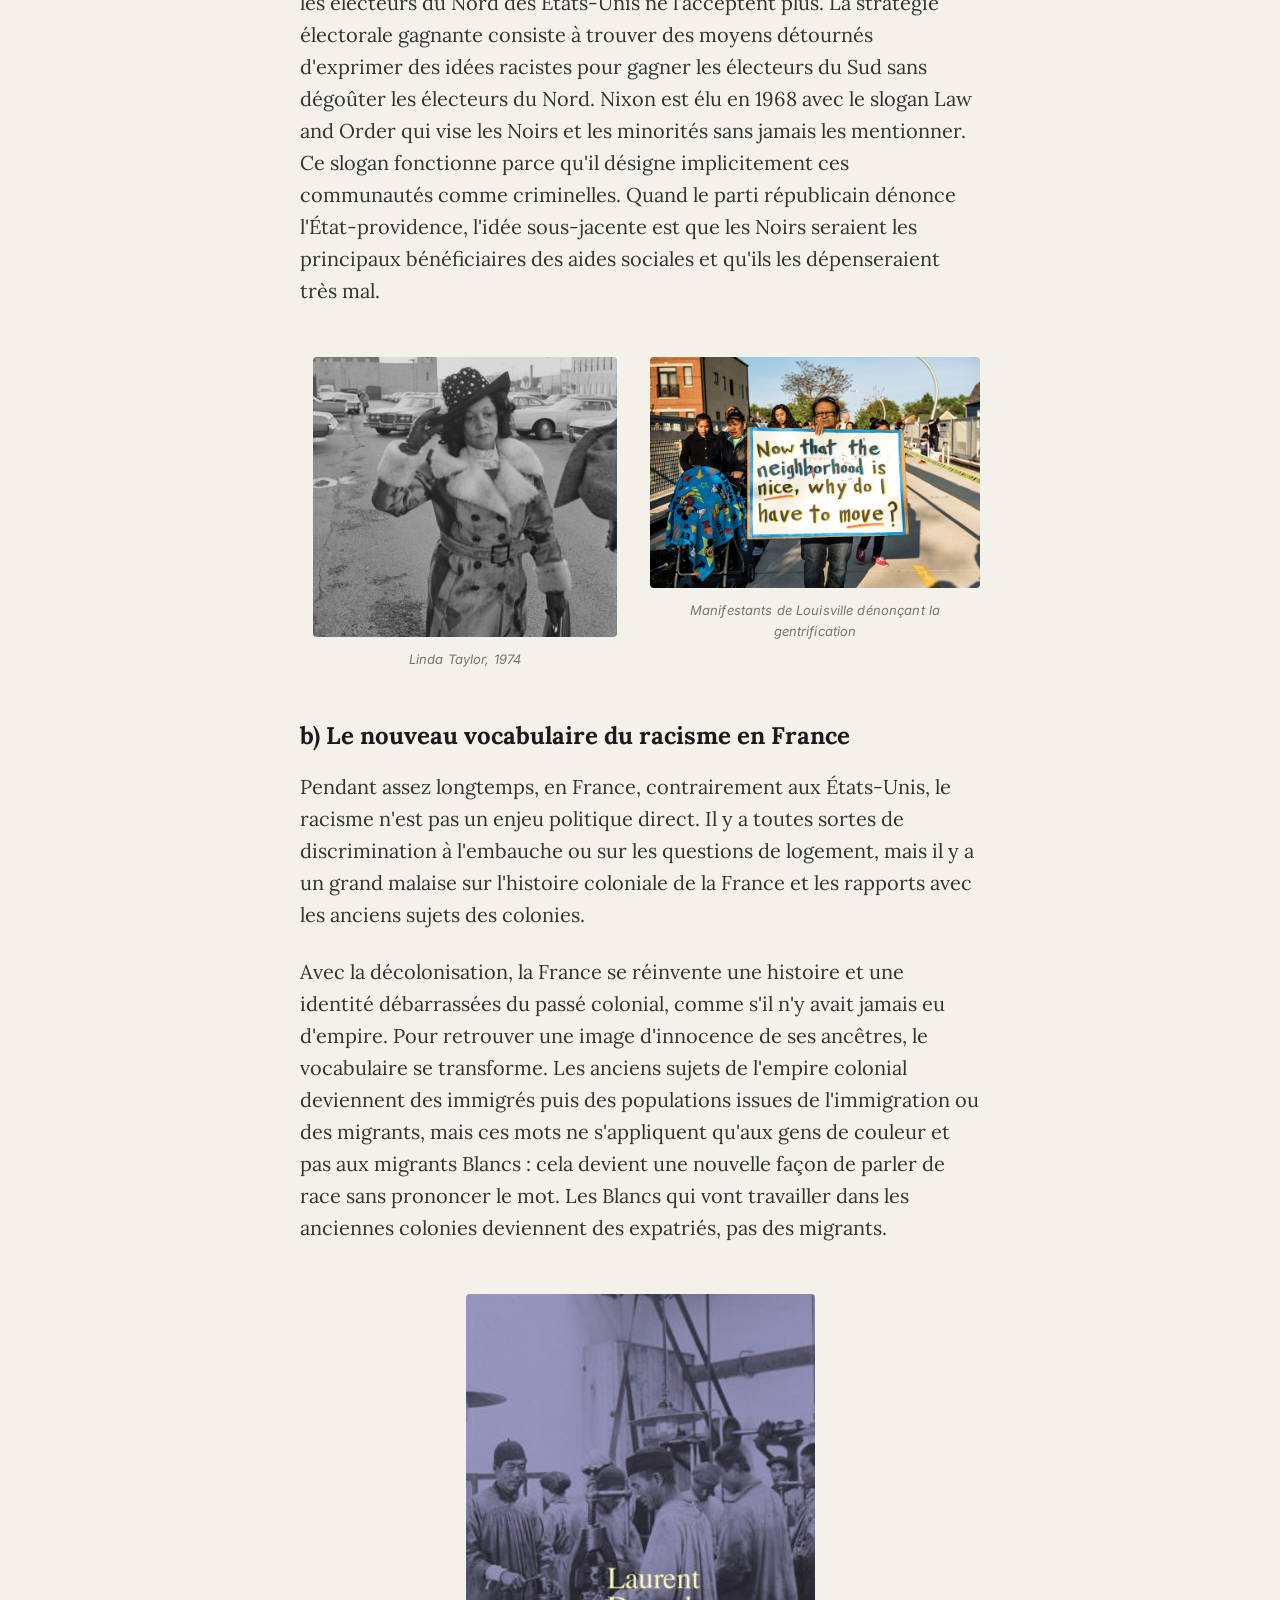
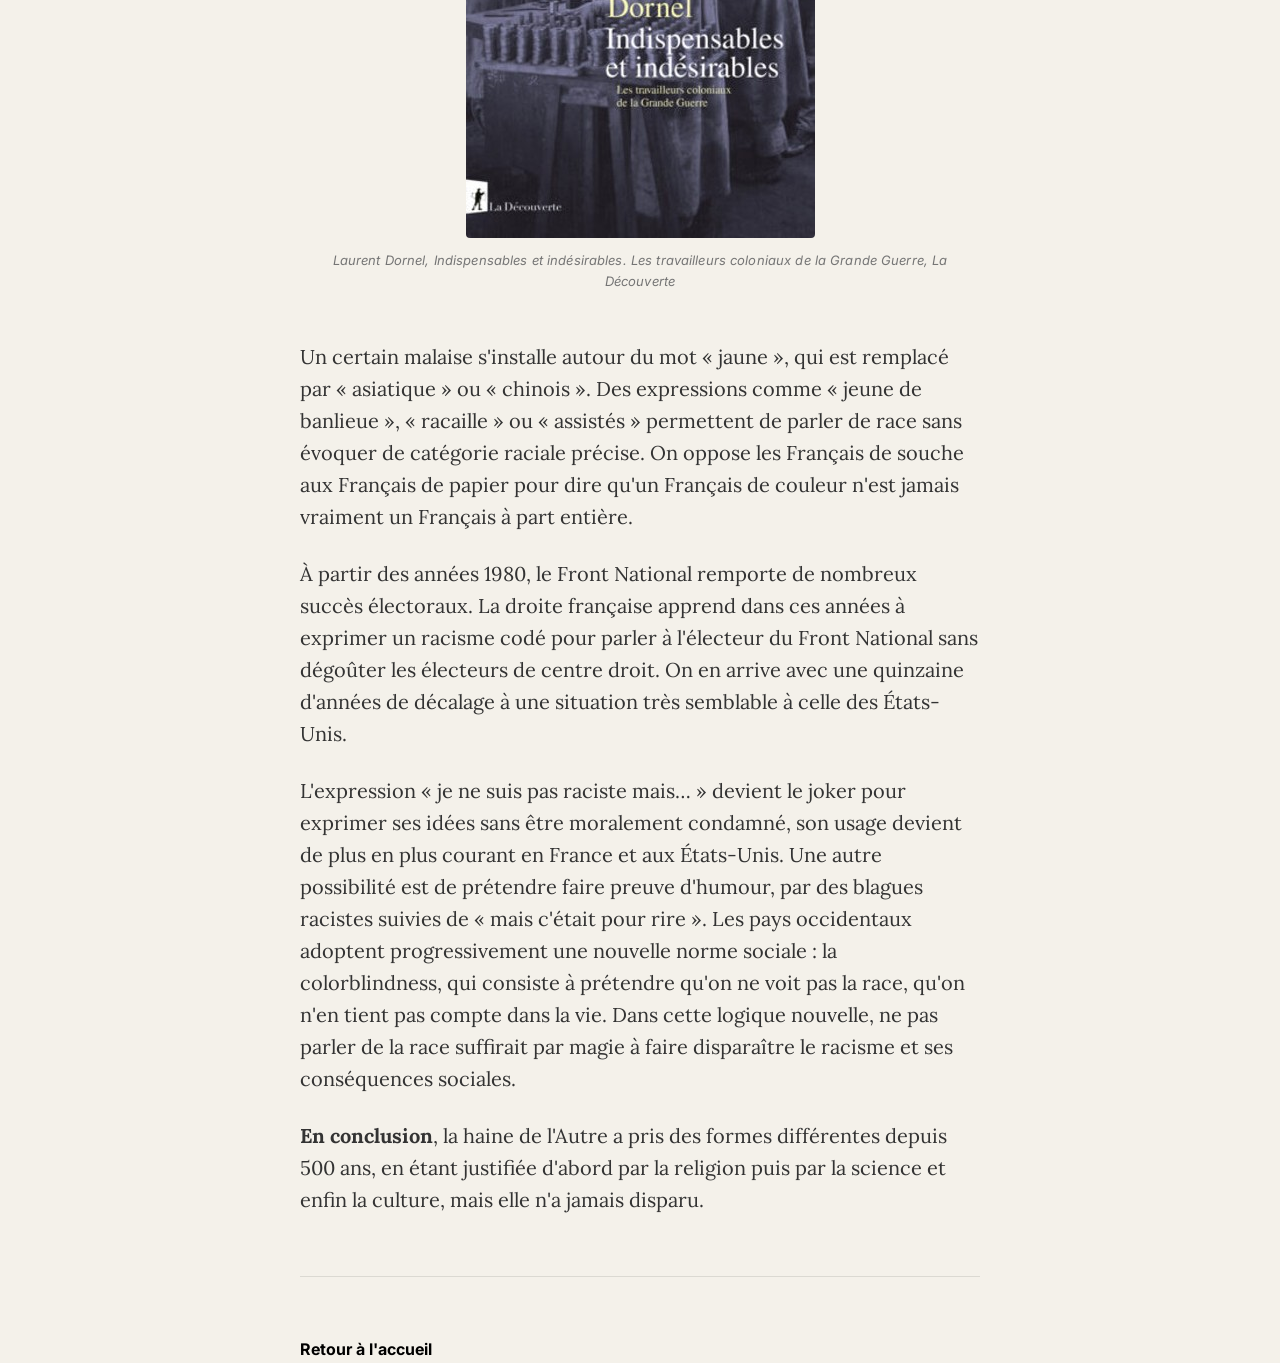
==== commit e131c824: "Update figure captions for clarity" ====
--- a/article-1.html
+++ b/article-1.html
@@ -24,7 +24,7 @@
 
         <figure>
             <img src="Image59.jpg" alt="Planche illustrant les cinq races selon Blumenbach, 1795">
-            <figcaption><em>Figure 1 - Les 5 races de Blumenbach (1795)</em></figcaption>
+            <figcaption><em>Les 5 races de Blumenbach (1795)</em></figcaption>
         </figure>
 
         <p>Le racisme scientifique apparaît à la fin du 18e siècle, à partir du moment où le raisonnement généalogique de la race commence à être intégré aux classifications de l'histoire naturelle. Deux conceptions de l'origine des races s'opposent au 18e : le monogénisme et le polygénisme. Selon les monogénistes, tous les hommes ont une origine commune mais des races différentes se sont formées par accident au fil du temps par transmission à tous les descendants des qualités ou des défauts apparus chez un ancêtre. Cette vision est clairement dans la continuité de la vision chrétienne de la dégénérescence, mais elle remplace les malédictions bibliques par des raisonnements biologiques. Selon les polygénistes, il y a une différence radicale dès le départ entre les races humaines, qui seraient des lignées entièrement séparées. C'est par exemple la position de Voltaire. On trouve autant de haine généalogique chez les monogénistes que chez les polygénistes. Dans la plupart des cas le résultat final est de déclarer qu'il y a une hiérarchie des races humaines, dont les Blancs seraient le sommet.</p>
@@ -45,7 +45,7 @@
 
         <figure>
             <img src="Image54.png" alt="Caricature « The White Man's Burden », magazine Judge, 1899">
-            <figcaption><em>Figure 2 - "The White Man's Burden", Judge, 1899</em></figcaption>
+            <figcaption><em>"The White Man's Burden", Judge, 1899</em></figcaption>
         </figure>
 
         <p>De 1955 à 1965, les Noirs Américains se mobilisent dans le mouvement des droits civiques, avec une stratégie largement non violente. Contrairement aux périodes précédentes, il est possible de voir se répéter très régulièrement à la télévision des scènes de violence extrême pendant la répression contre ce mouvement. Cela finit par dégoûter une partie de la population blanche du Nord des formes les plus extrêmes de racisme.</p>
@@ -55,11 +55,11 @@
         <div class="figure-row">
             <figure>
                 <img src="Image42.jpg" alt="Photographie de Linda Taylor, 1974">
-                <figcaption><em>Figure 3 - Linda Taylor, 1974</em></figcaption>
+                <figcaption><em>Linda Taylor, 1974</em></figcaption>
             </figure>
             <figure>
                 <img src="Image30.jpg" alt="Manifestants de Louisville dénonçant la gentrification, pancarte « Now that the neighborhood is nice, why do I have to move? »">
-                <figcaption><em>Figure 4 - Manifestants de Louisville dénonçant la gentrification</em></figcaption>
+                <figcaption><em>Manifestants de Louisville dénonçant la gentrification</em></figcaption>
             </figure>
         </div>
 
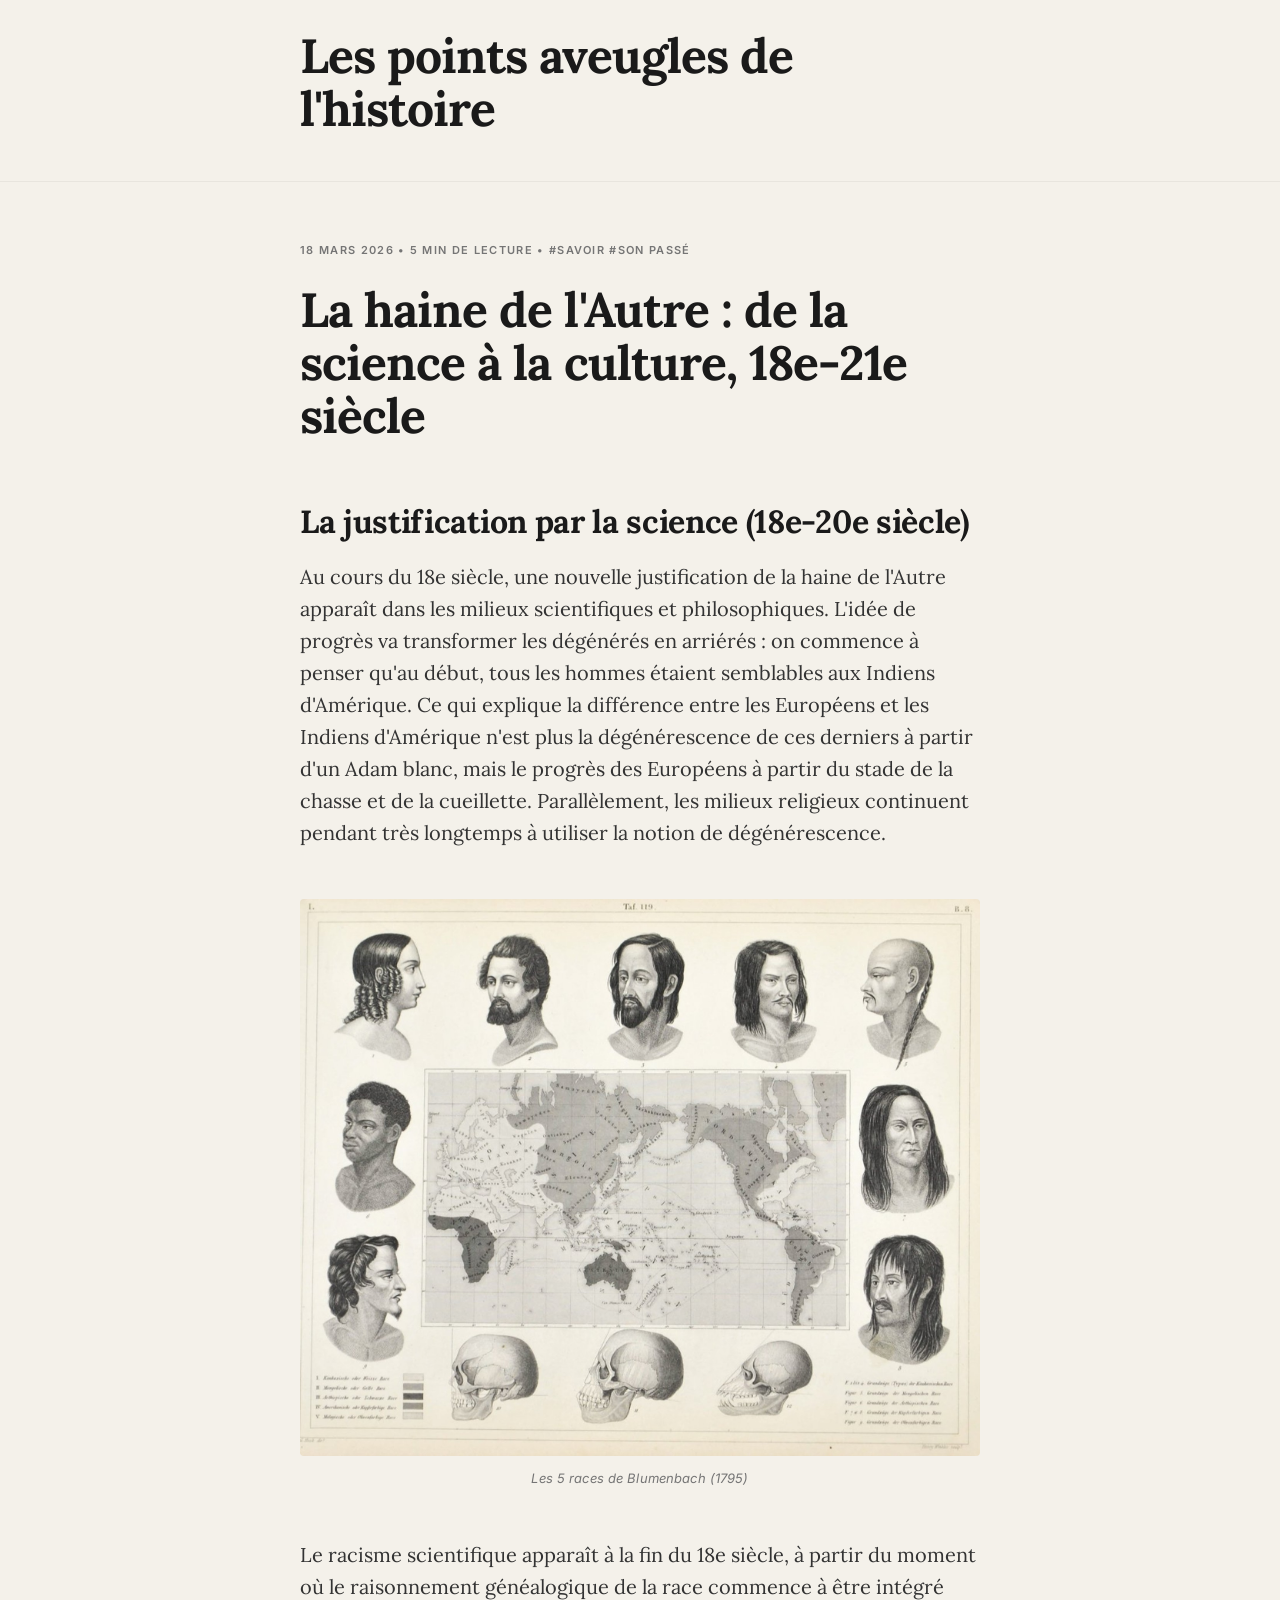
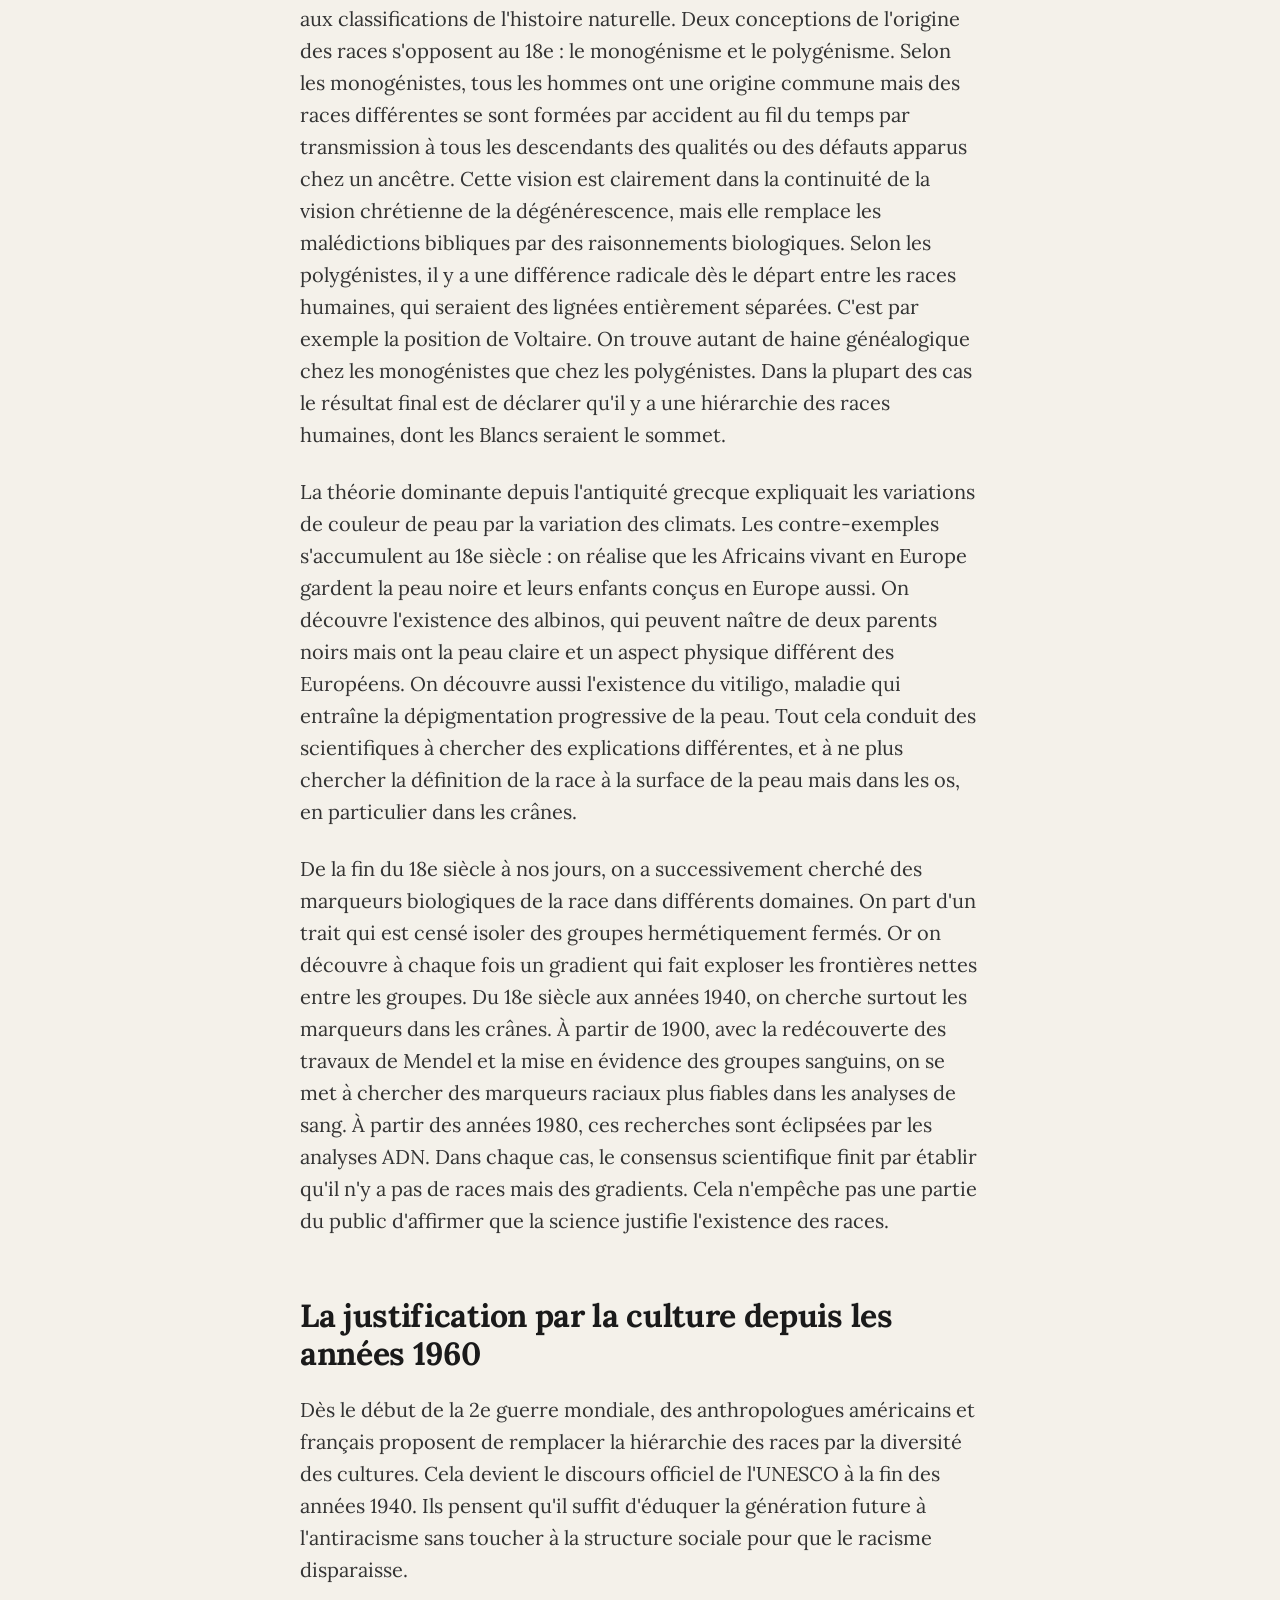
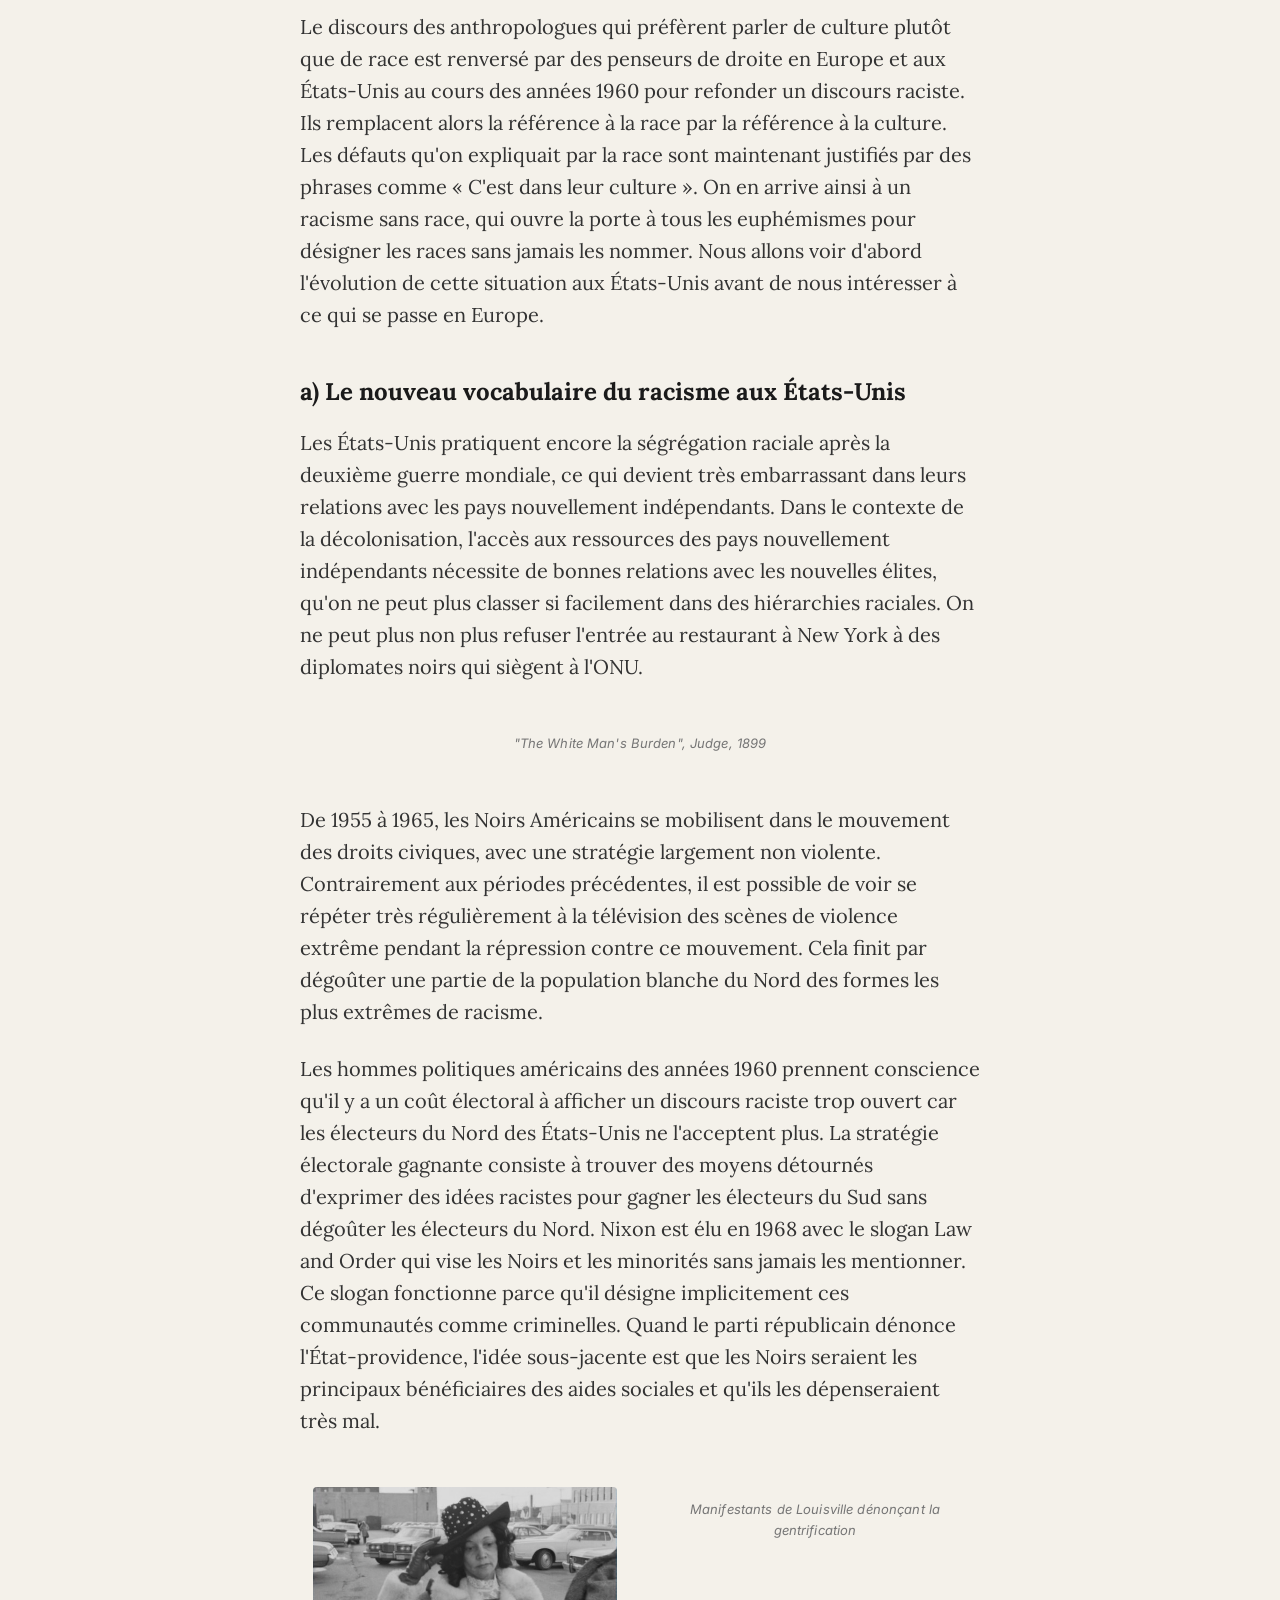
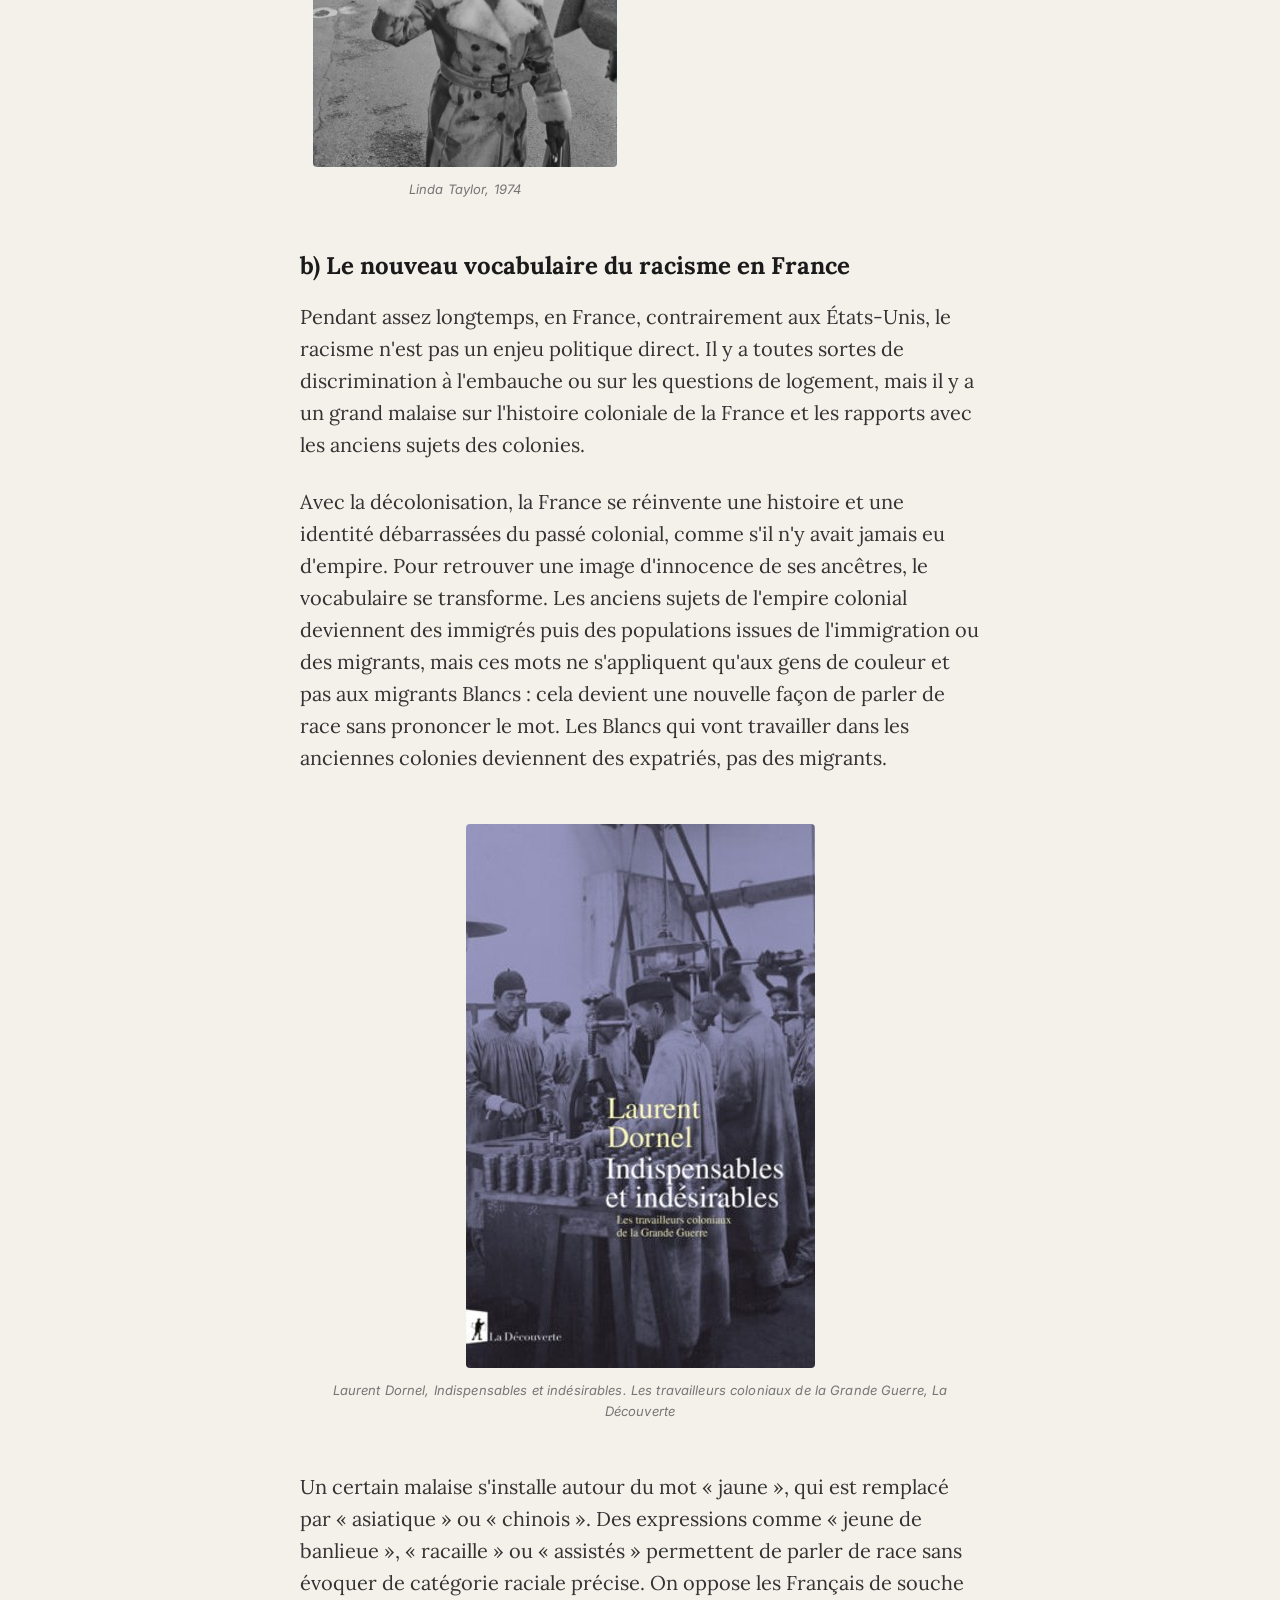
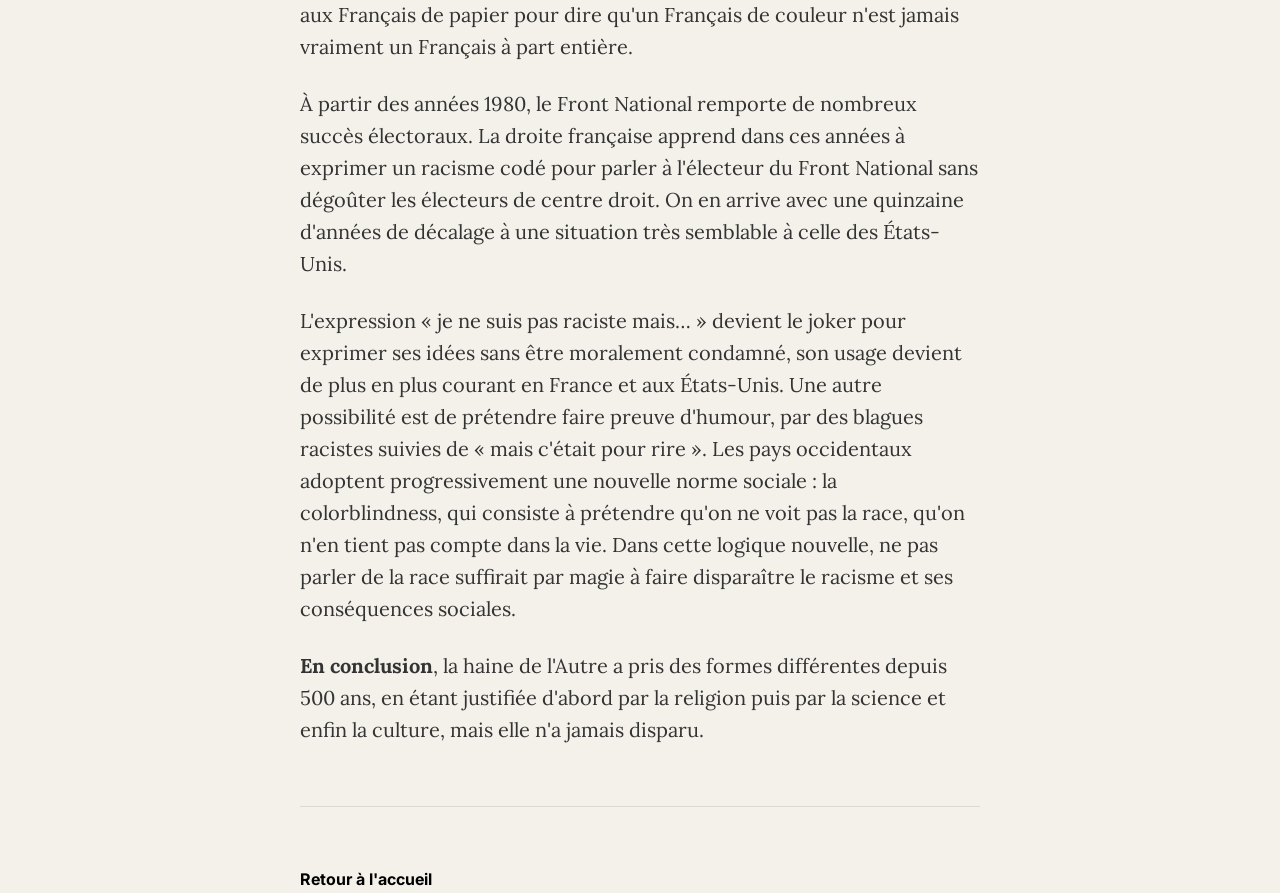
==== commit 91f8b7d7: "Remove images related to racial issues Removed images from the article to streamline content." ====
--- a/article-1.html
+++ b/article-1.html
@@ -44,7 +44,6 @@
         <p>Les États-Unis pratiquent encore la ségrégation raciale après la deuxième guerre mondiale, ce qui devient très embarrassant dans leurs relations avec les pays nouvellement indépendants. Dans le contexte de la décolonisation, l'accès aux ressources des pays nouvellement indépendants nécessite de bonnes relations avec les nouvelles élites, qu'on ne peut plus classer si facilement dans des hiérarchies raciales. On ne peut plus non plus refuser l'entrée au restaurant à New York à des diplomates noirs qui siègent à l'ONU.</p>
 
         <figure>
-            <img src="Image54.png" alt="Caricature « The White Man's Burden », magazine Judge, 1899">
             <figcaption><em>"The White Man's Burden", Judge, 1899</em></figcaption>
         </figure>
 
@@ -58,7 +57,6 @@
                 <figcaption><em>Linda Taylor, 1974</em></figcaption>
             </figure>
             <figure>
-                <img src="Image30.jpg" alt="Manifestants de Louisville dénonçant la gentrification, pancarte « Now that the neighborhood is nice, why do I have to move? »">
                 <figcaption><em>Manifestants de Louisville dénonçant la gentrification</em></figcaption>
             </figure>
         </div>
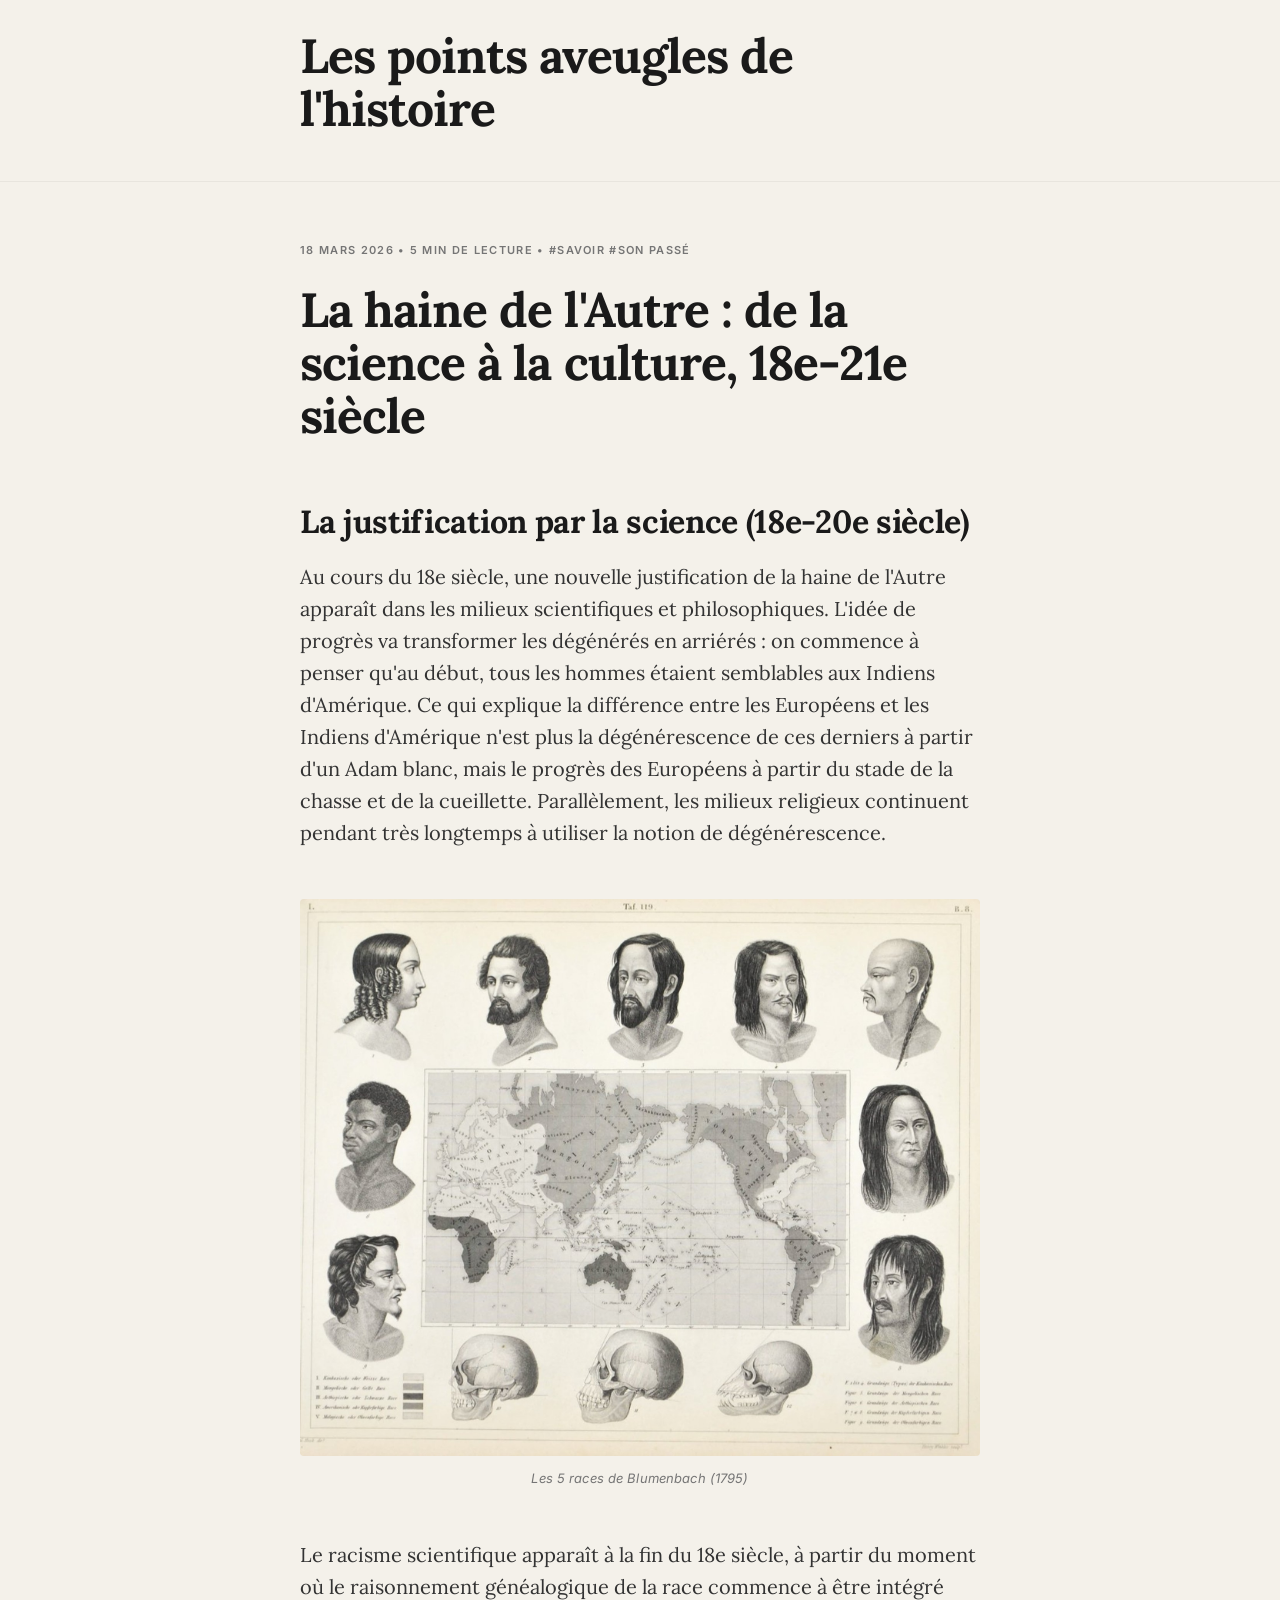
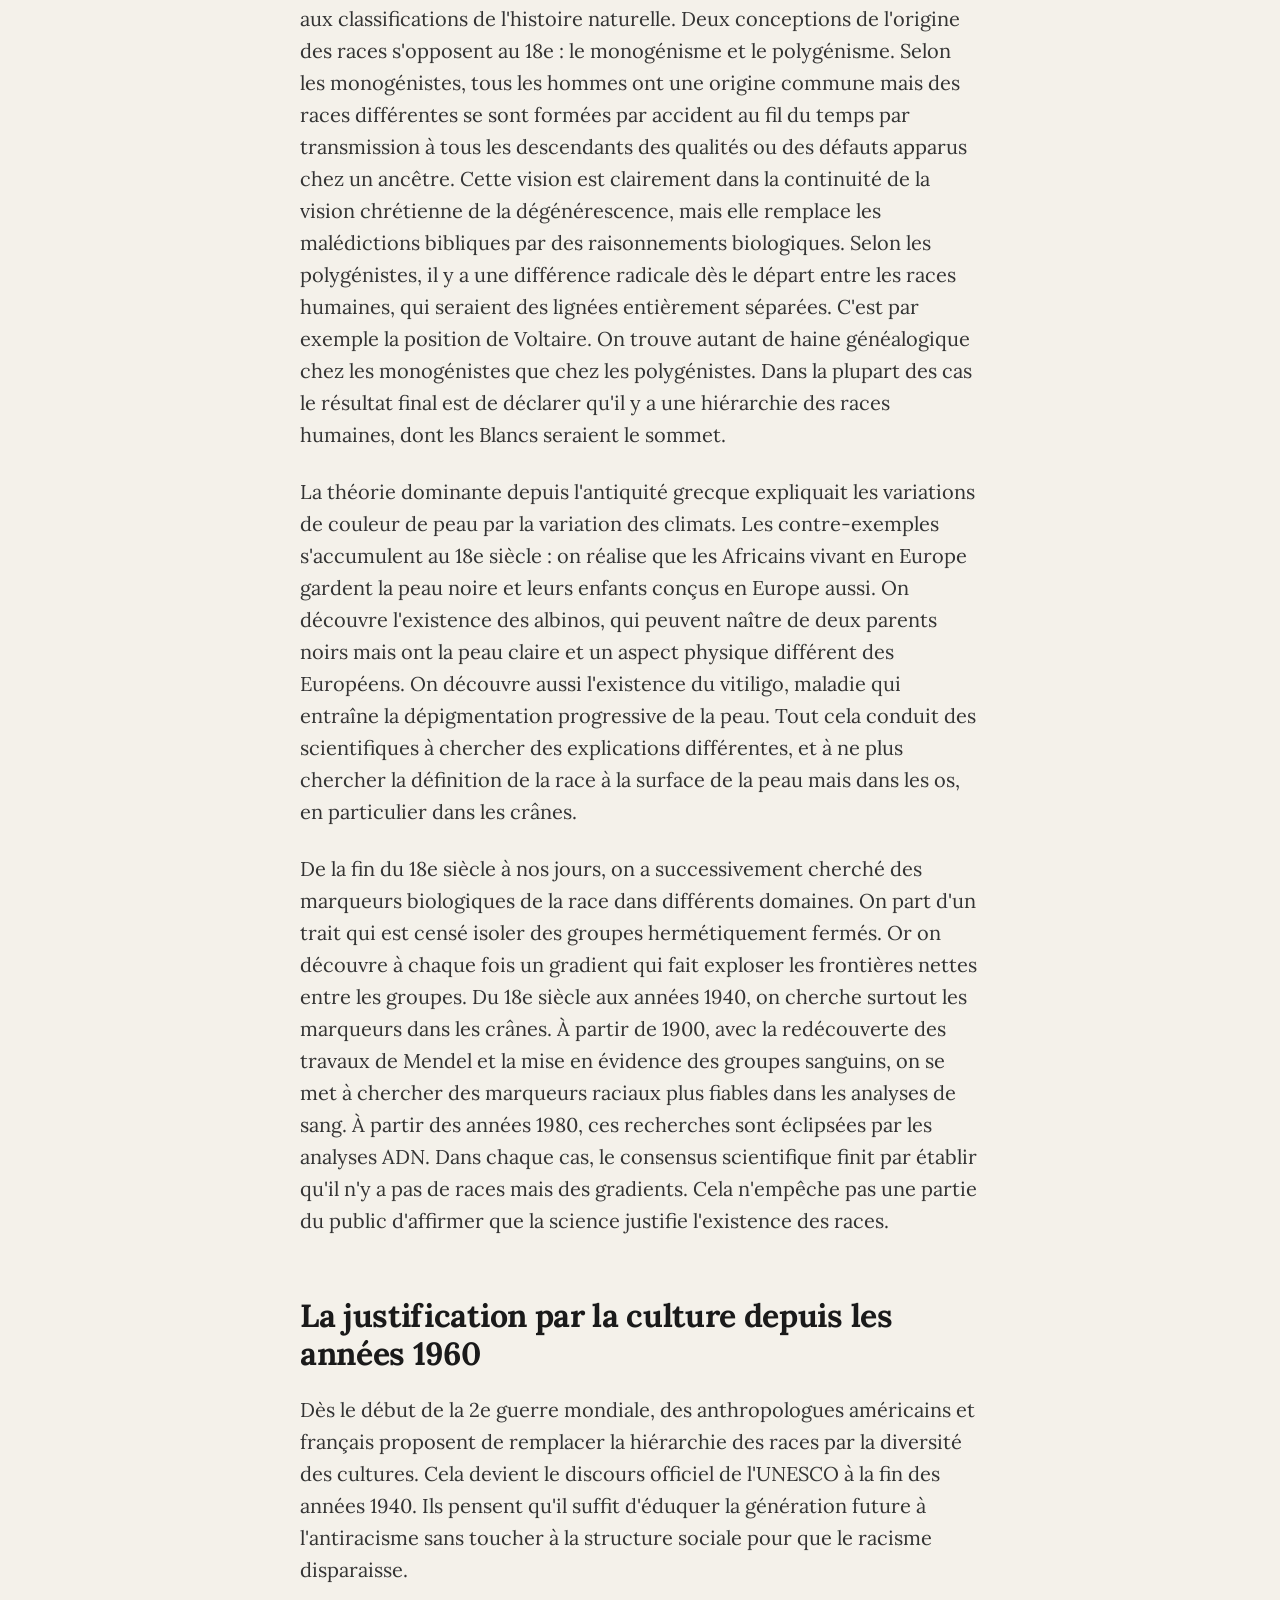
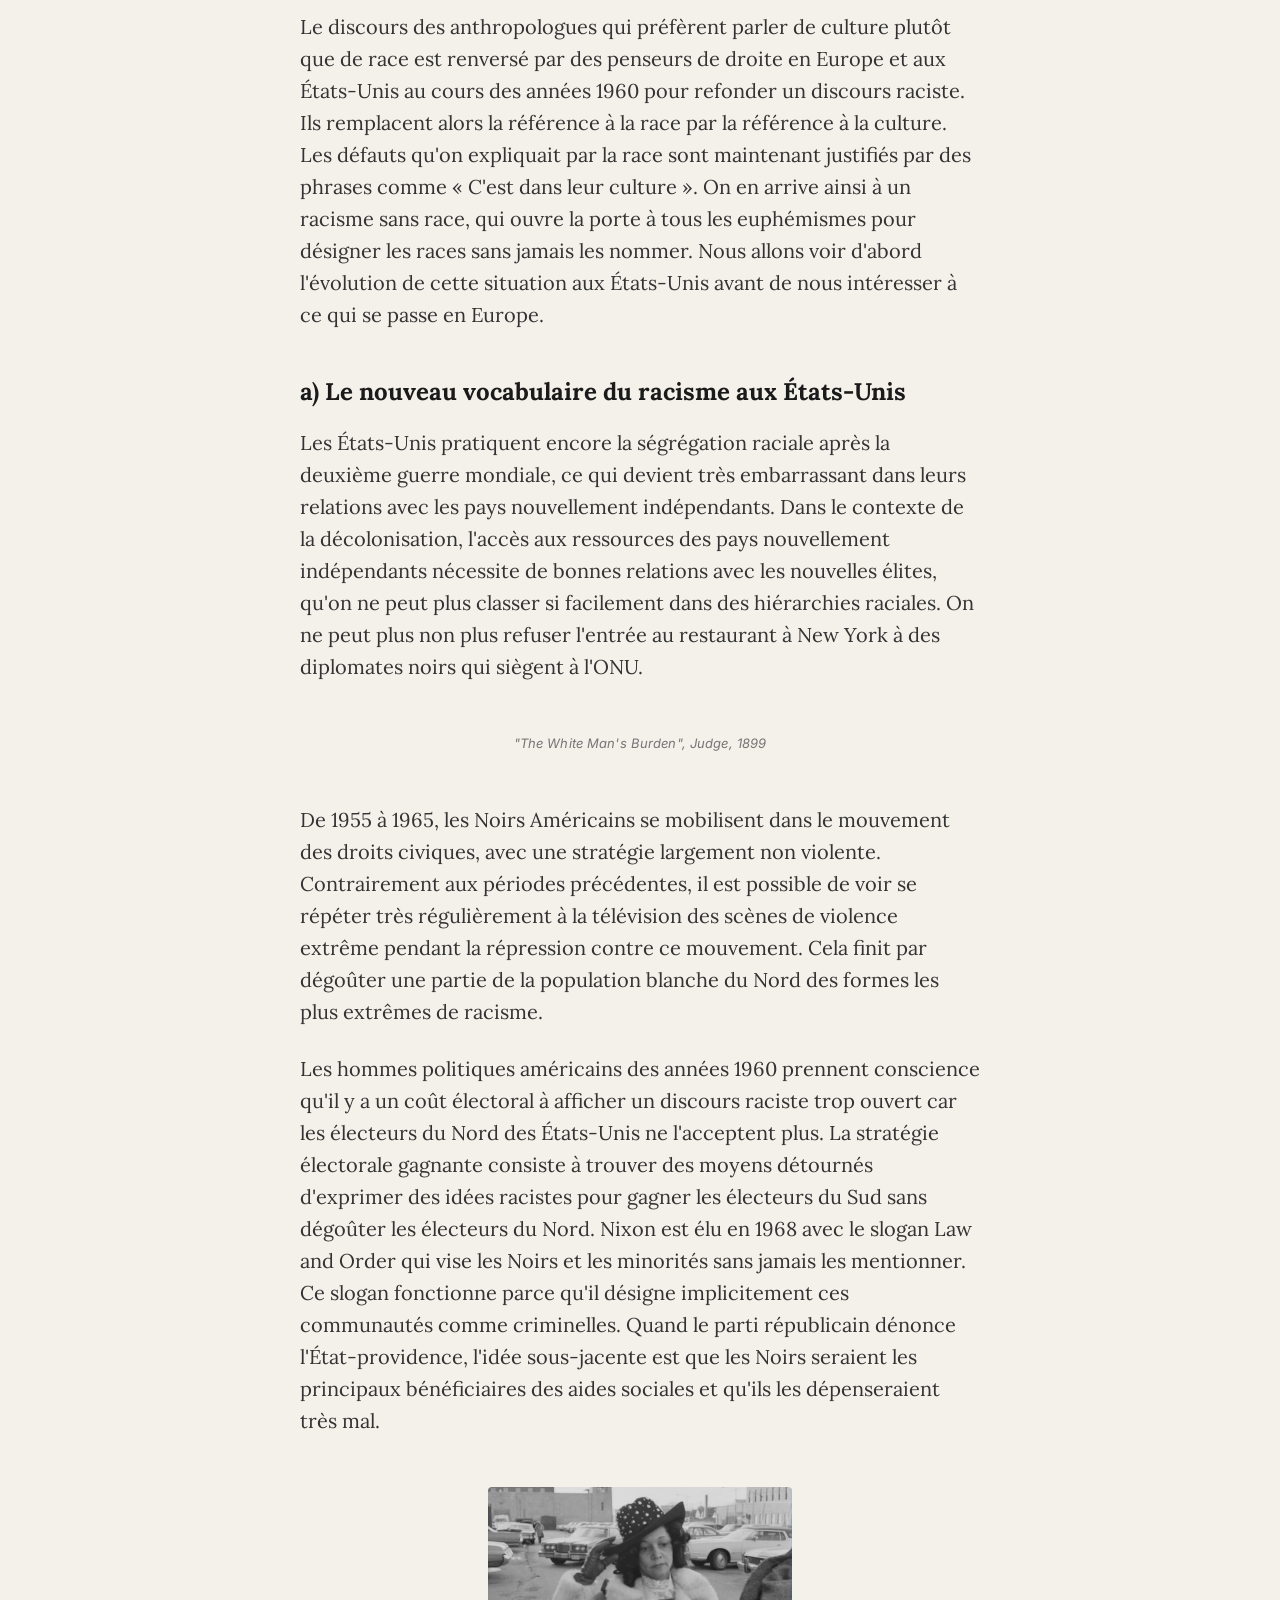
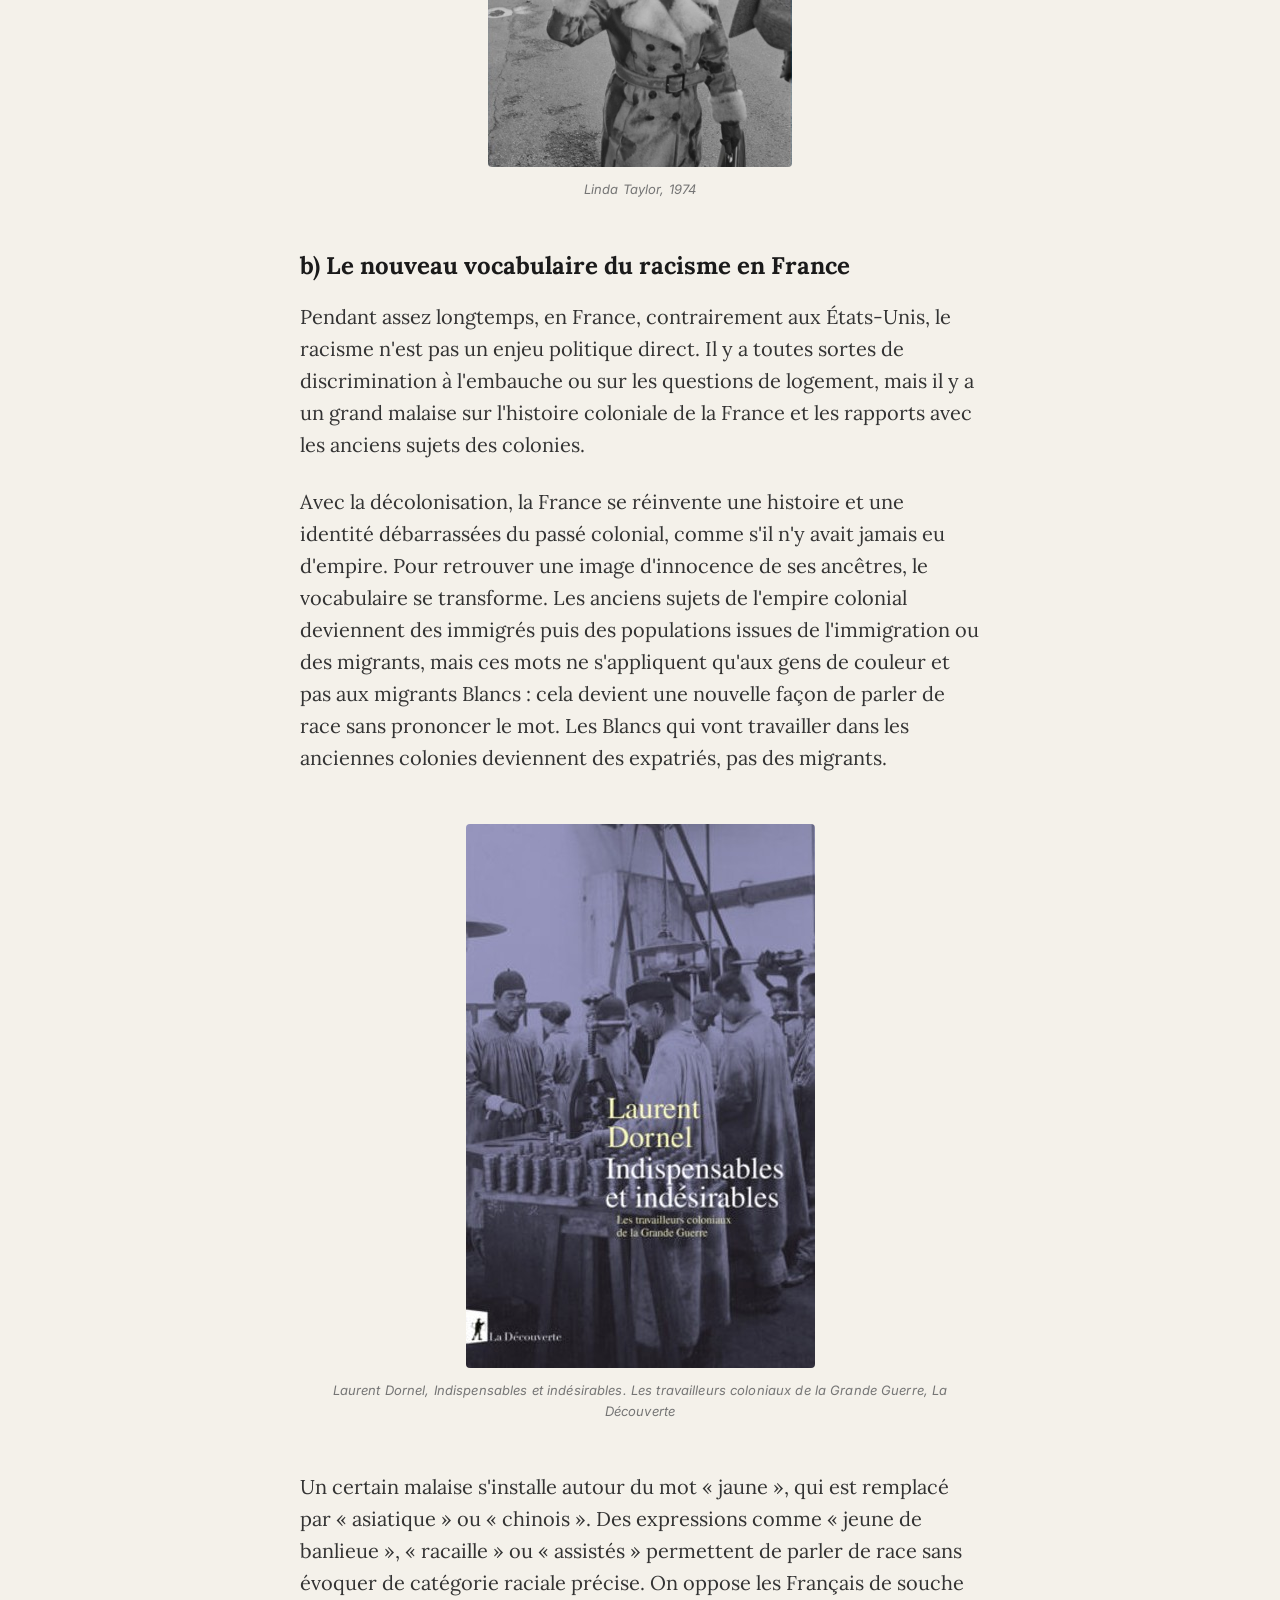
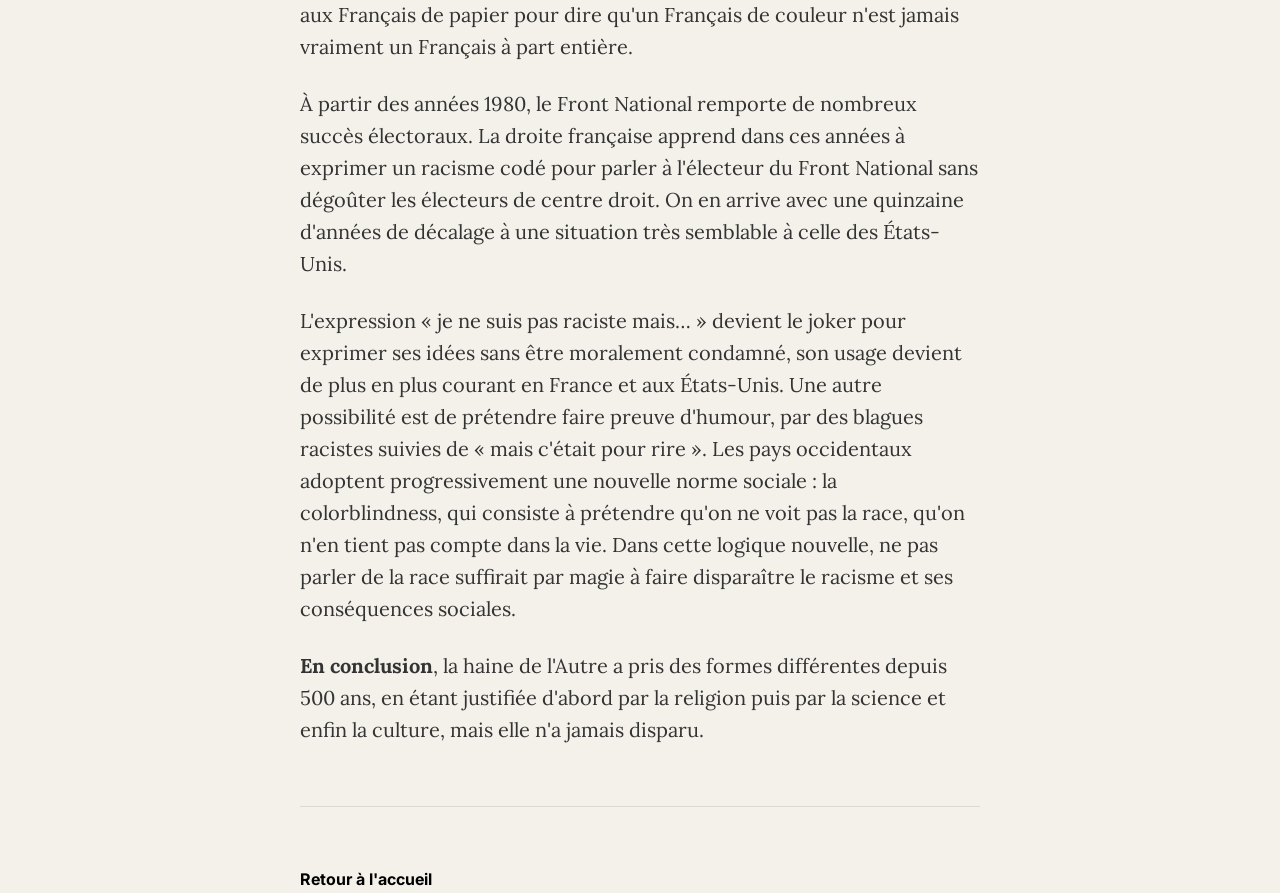
==== commit 6c72f350: "Delete figure about Louisville gentrification Removed figure and caption about Louisville protesters" ====
--- a/article-1.html
+++ b/article-1.html
@@ -56,9 +56,6 @@
                 <img src="Image42.jpg" alt="Photographie de Linda Taylor, 1974">
                 <figcaption><em>Linda Taylor, 1974</em></figcaption>
             </figure>
-            <figure>
-                <figcaption><em>Manifestants de Louisville dénonçant la gentrification</em></figcaption>
-            </figure>
         </div>
 
         <h3>b) Le nouveau vocabulaire du racisme en France</h3>
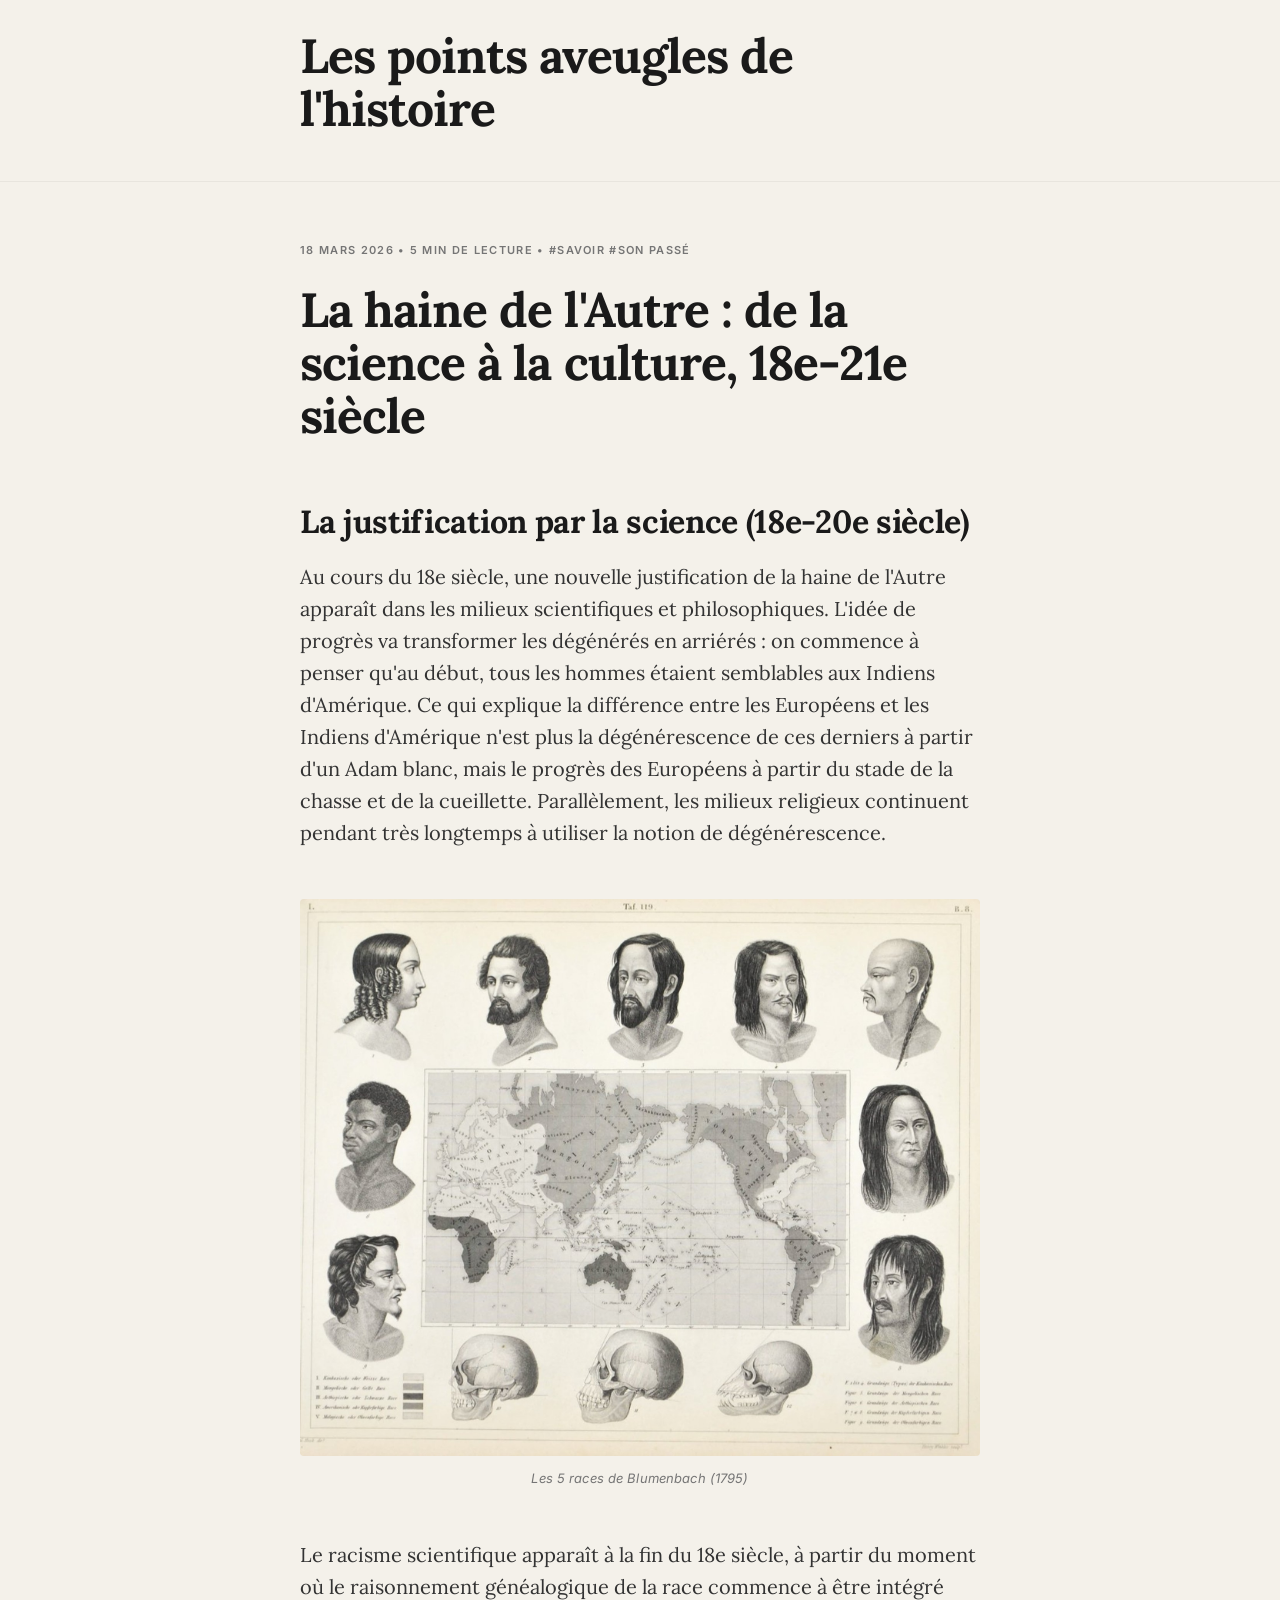
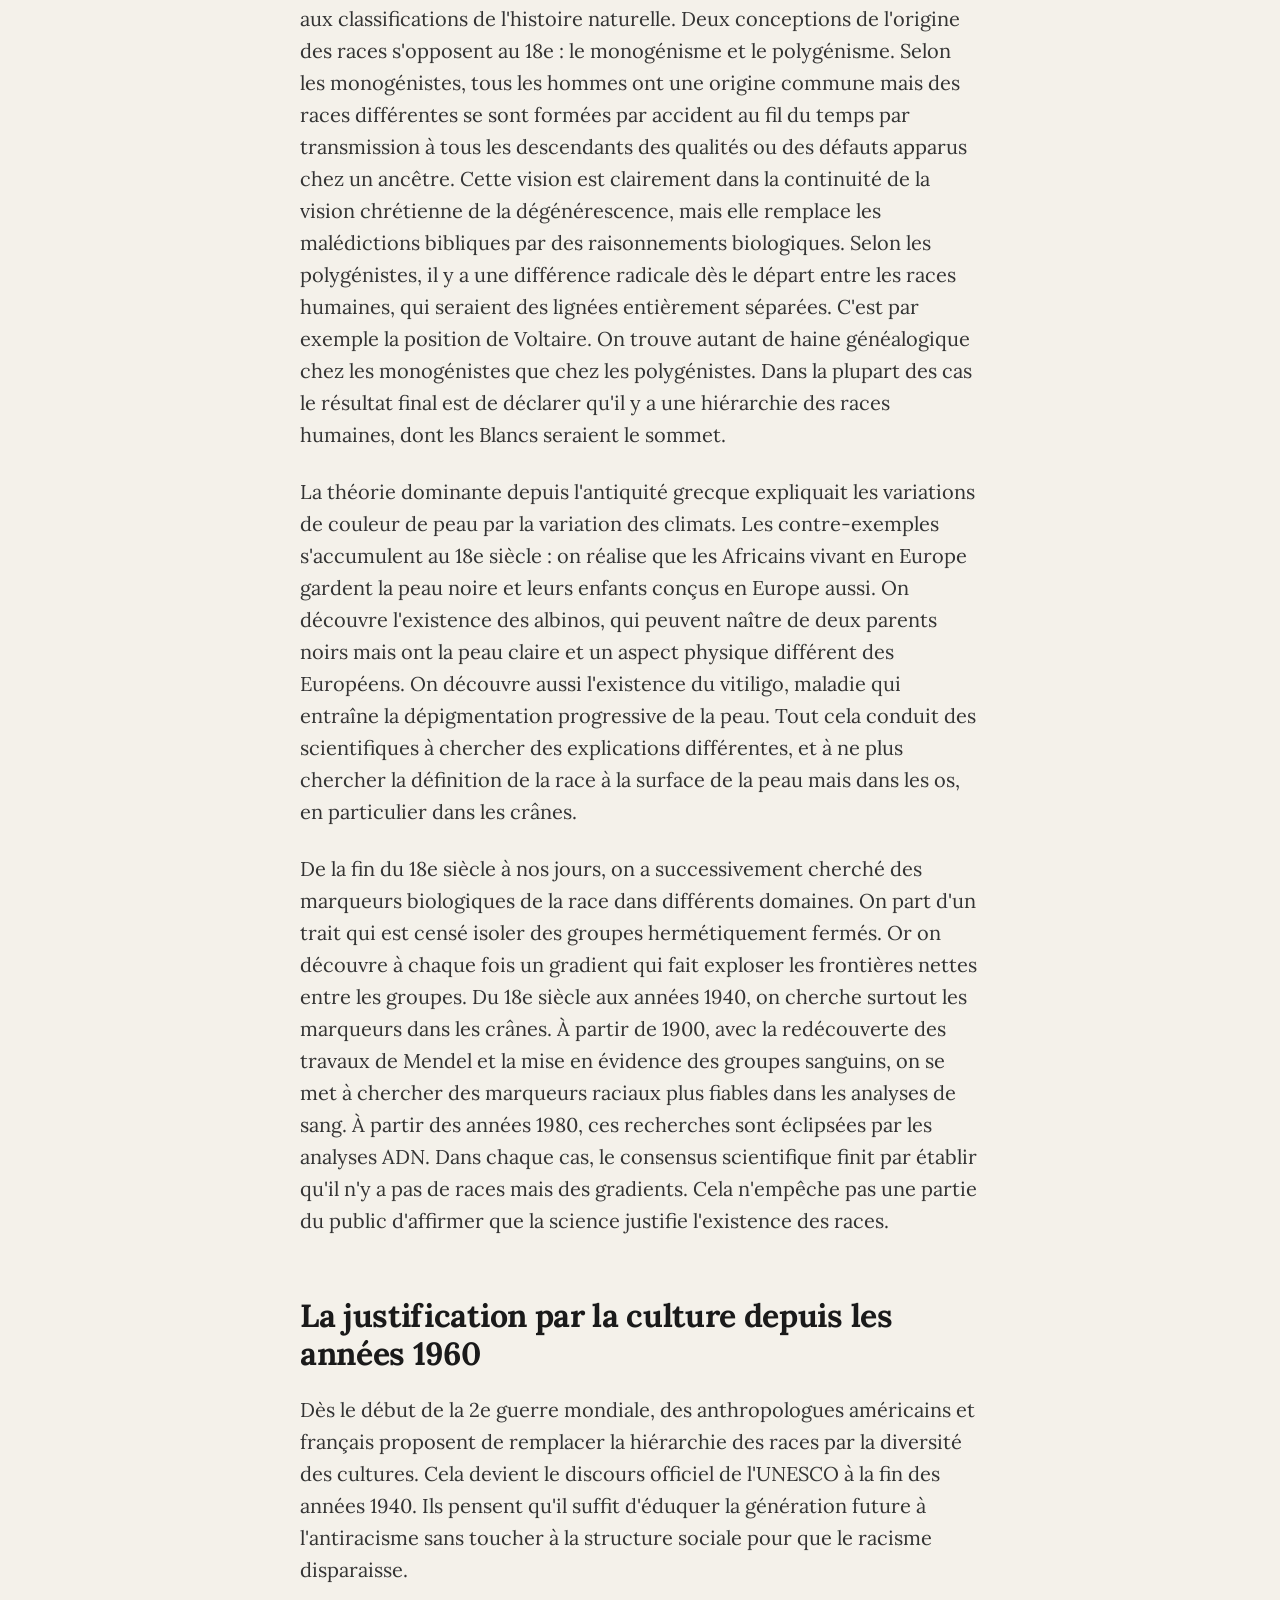
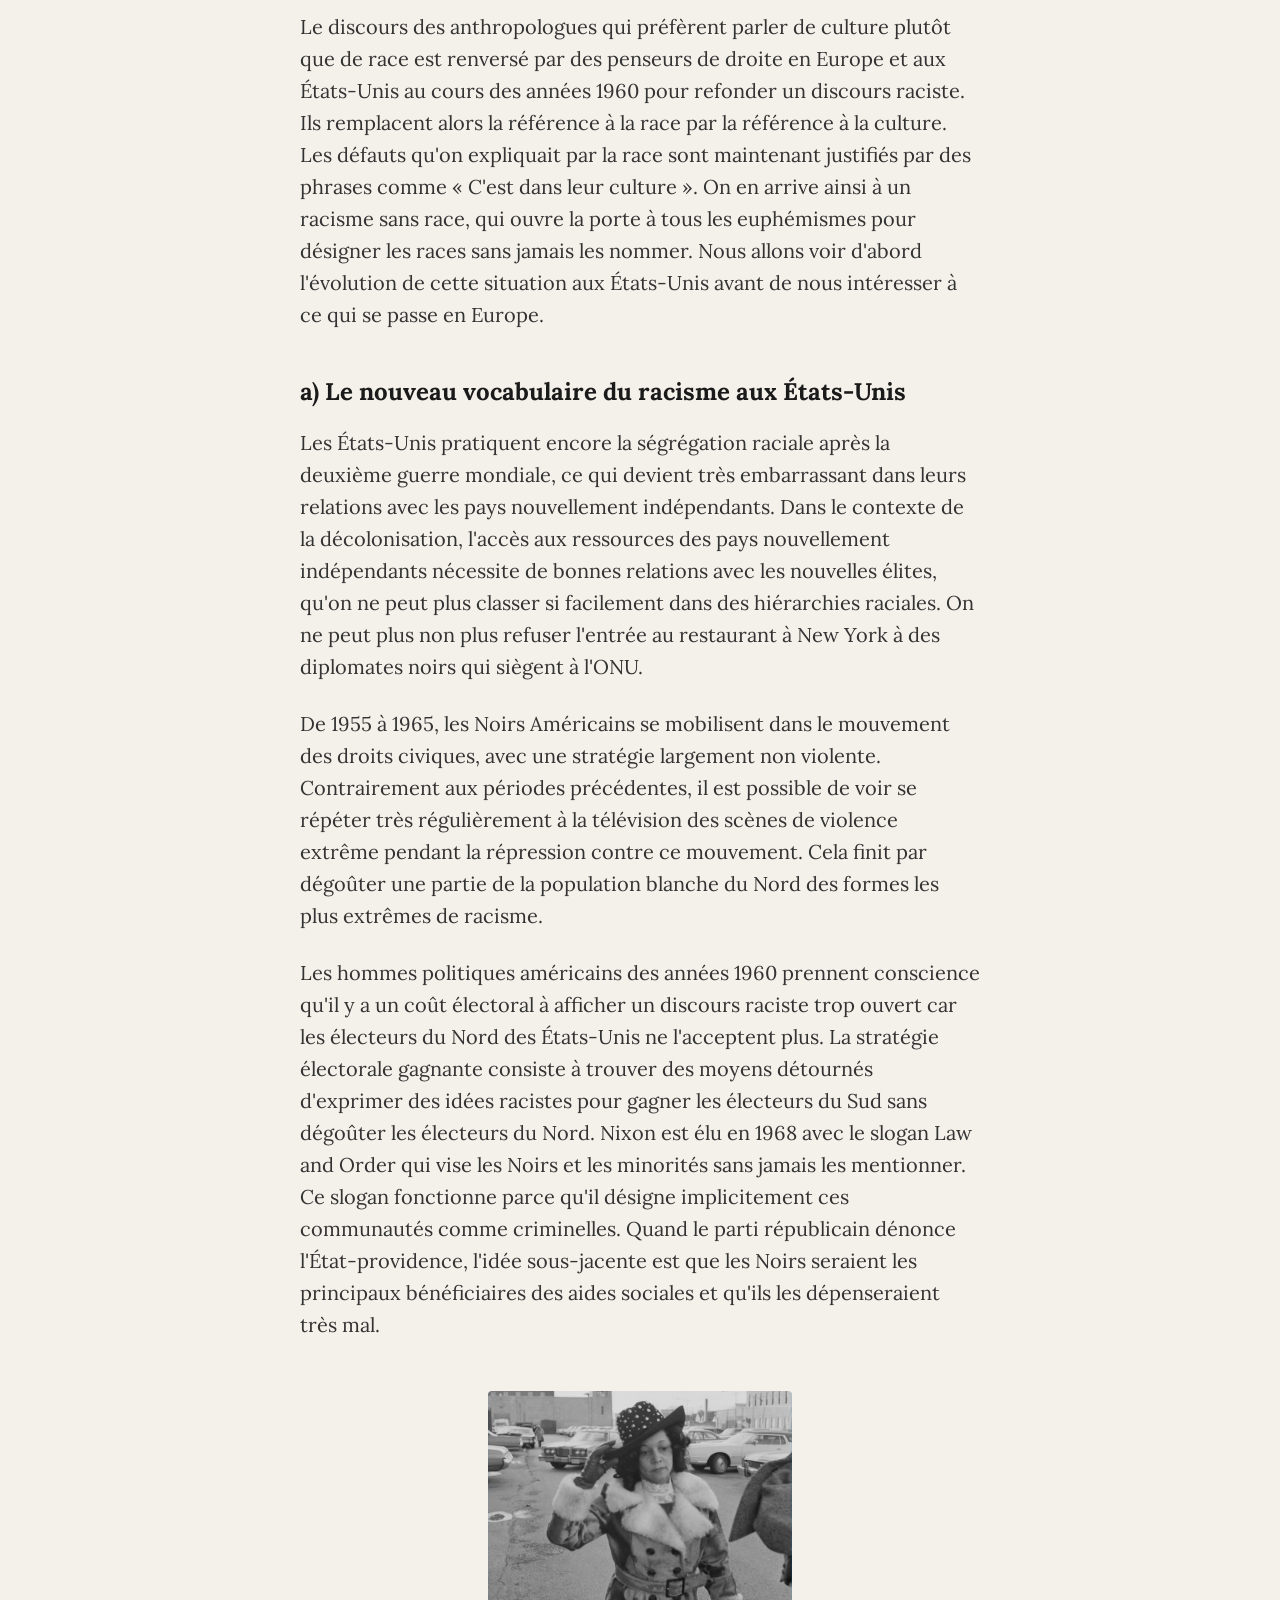
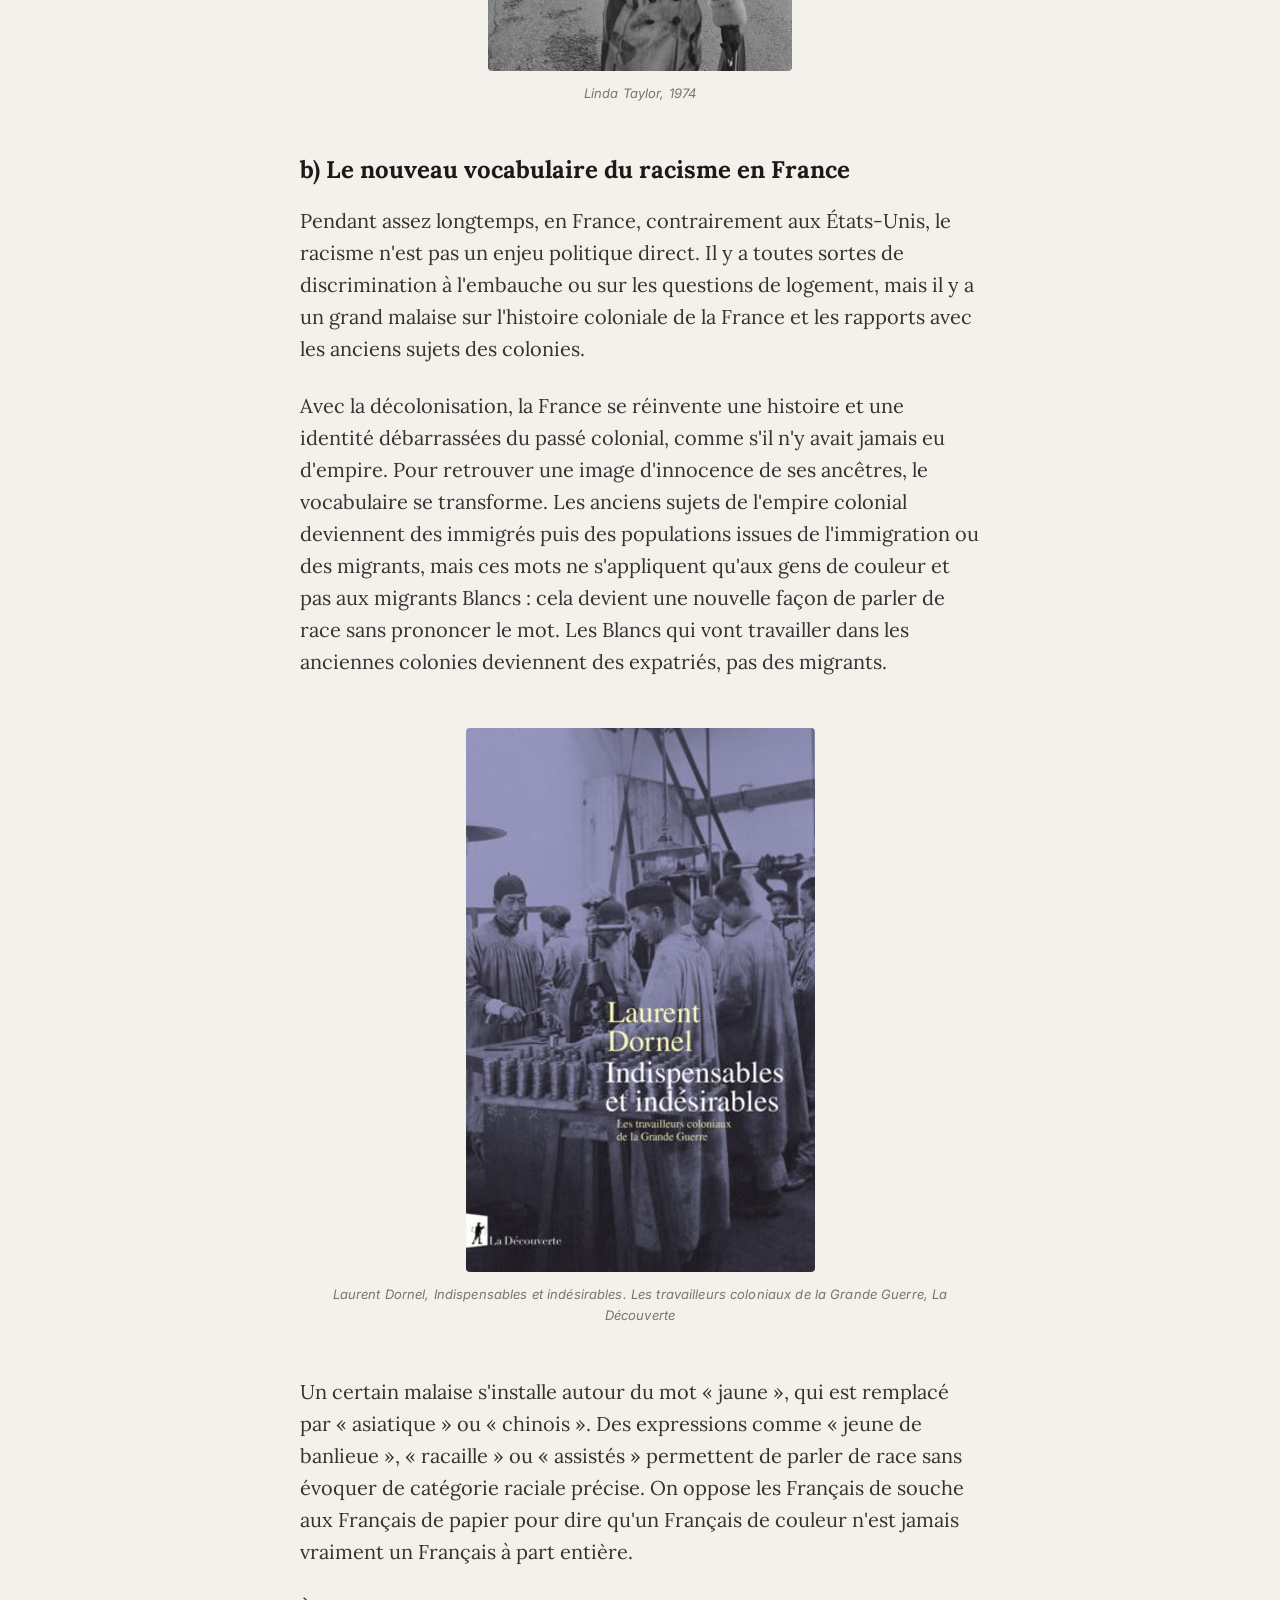
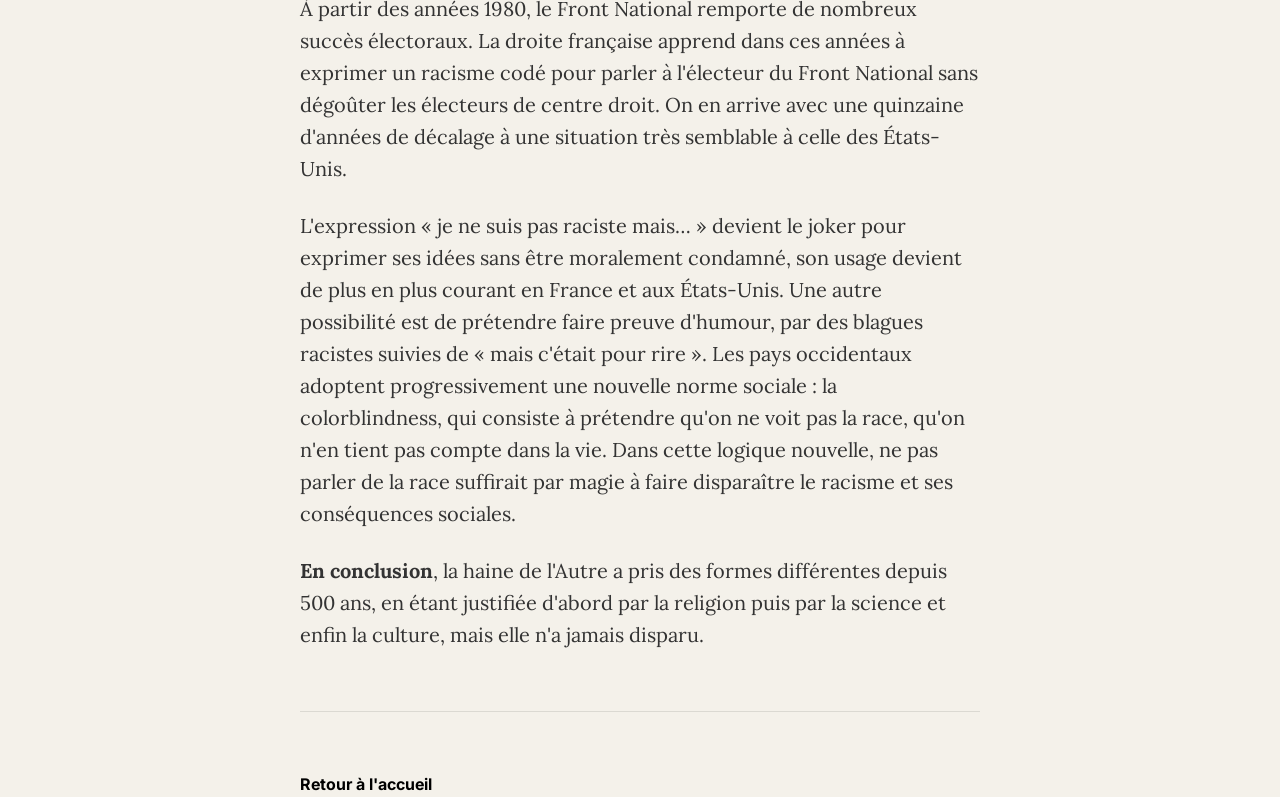
==== commit 7d9665e6: "Remove figure from article-1.html Removed figure caption referencing 'The White Man's Burden'." ====
--- a/article-1.html
+++ b/article-1.html
@@ -43,10 +43,6 @@
 
         <p>Les États-Unis pratiquent encore la ségrégation raciale après la deuxième guerre mondiale, ce qui devient très embarrassant dans leurs relations avec les pays nouvellement indépendants. Dans le contexte de la décolonisation, l'accès aux ressources des pays nouvellement indépendants nécessite de bonnes relations avec les nouvelles élites, qu'on ne peut plus classer si facilement dans des hiérarchies raciales. On ne peut plus non plus refuser l'entrée au restaurant à New York à des diplomates noirs qui siègent à l'ONU.</p>
 
-        <figure>
-            <figcaption><em>"The White Man's Burden", Judge, 1899</em></figcaption>
-        </figure>
-
         <p>De 1955 à 1965, les Noirs Américains se mobilisent dans le mouvement des droits civiques, avec une stratégie largement non violente. Contrairement aux périodes précédentes, il est possible de voir se répéter très régulièrement à la télévision des scènes de violence extrême pendant la répression contre ce mouvement. Cela finit par dégoûter une partie de la population blanche du Nord des formes les plus extrêmes de racisme.</p>
 
         <p>Les hommes politiques américains des années 1960 prennent conscience qu'il y a un coût électoral à afficher un discours raciste trop ouvert car les électeurs du Nord des États-Unis ne l'acceptent plus. La stratégie électorale gagnante consiste à trouver des moyens détournés d'exprimer des idées racistes pour gagner les électeurs du Sud sans dégoûter les électeurs du Nord. Nixon est élu en 1968 avec le slogan Law and Order qui vise les Noirs et les minorités sans jamais les mentionner. Ce slogan fonctionne parce qu'il désigne implicitement ces communautés comme criminelles. Quand le parti républicain dénonce l'État-providence, l'idée sous-jacente est que les Noirs seraient les principaux bénéficiaires des aides sociales et qu'ils les dépenseraient très mal.</p>
